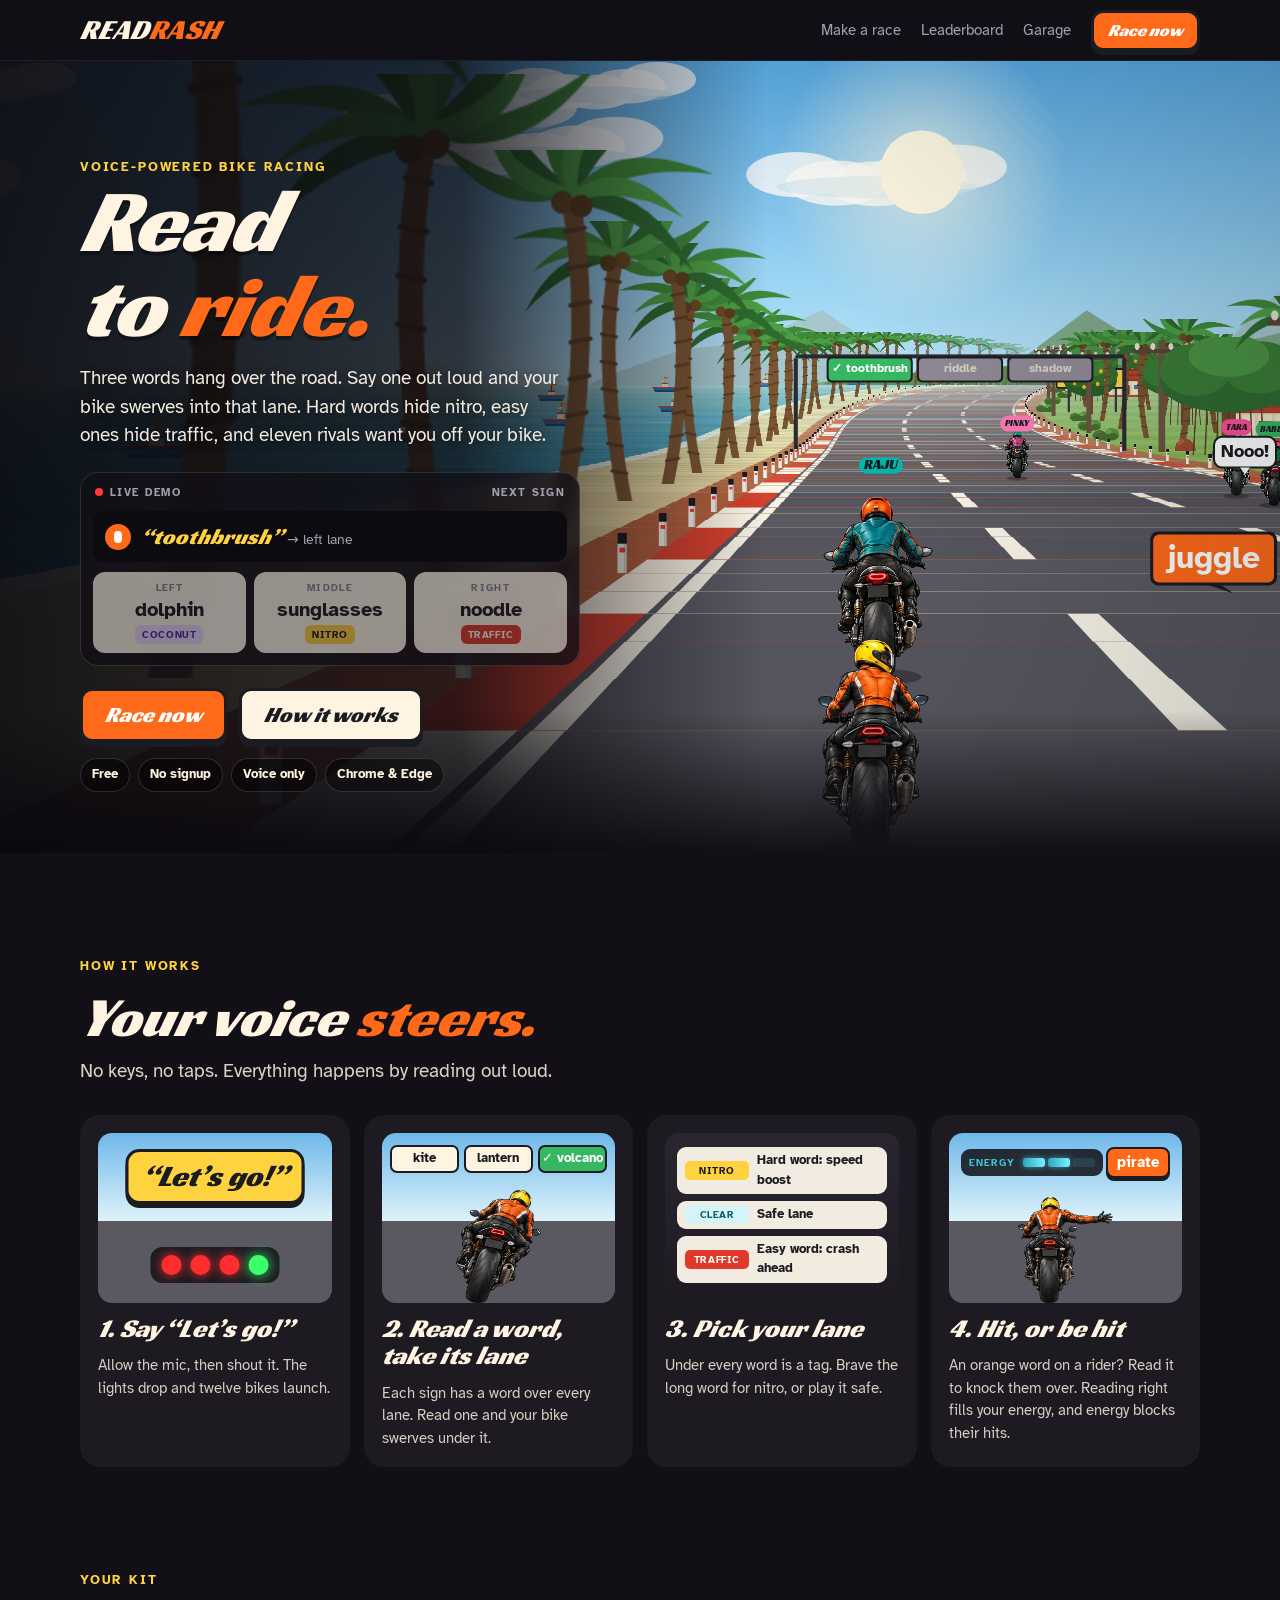
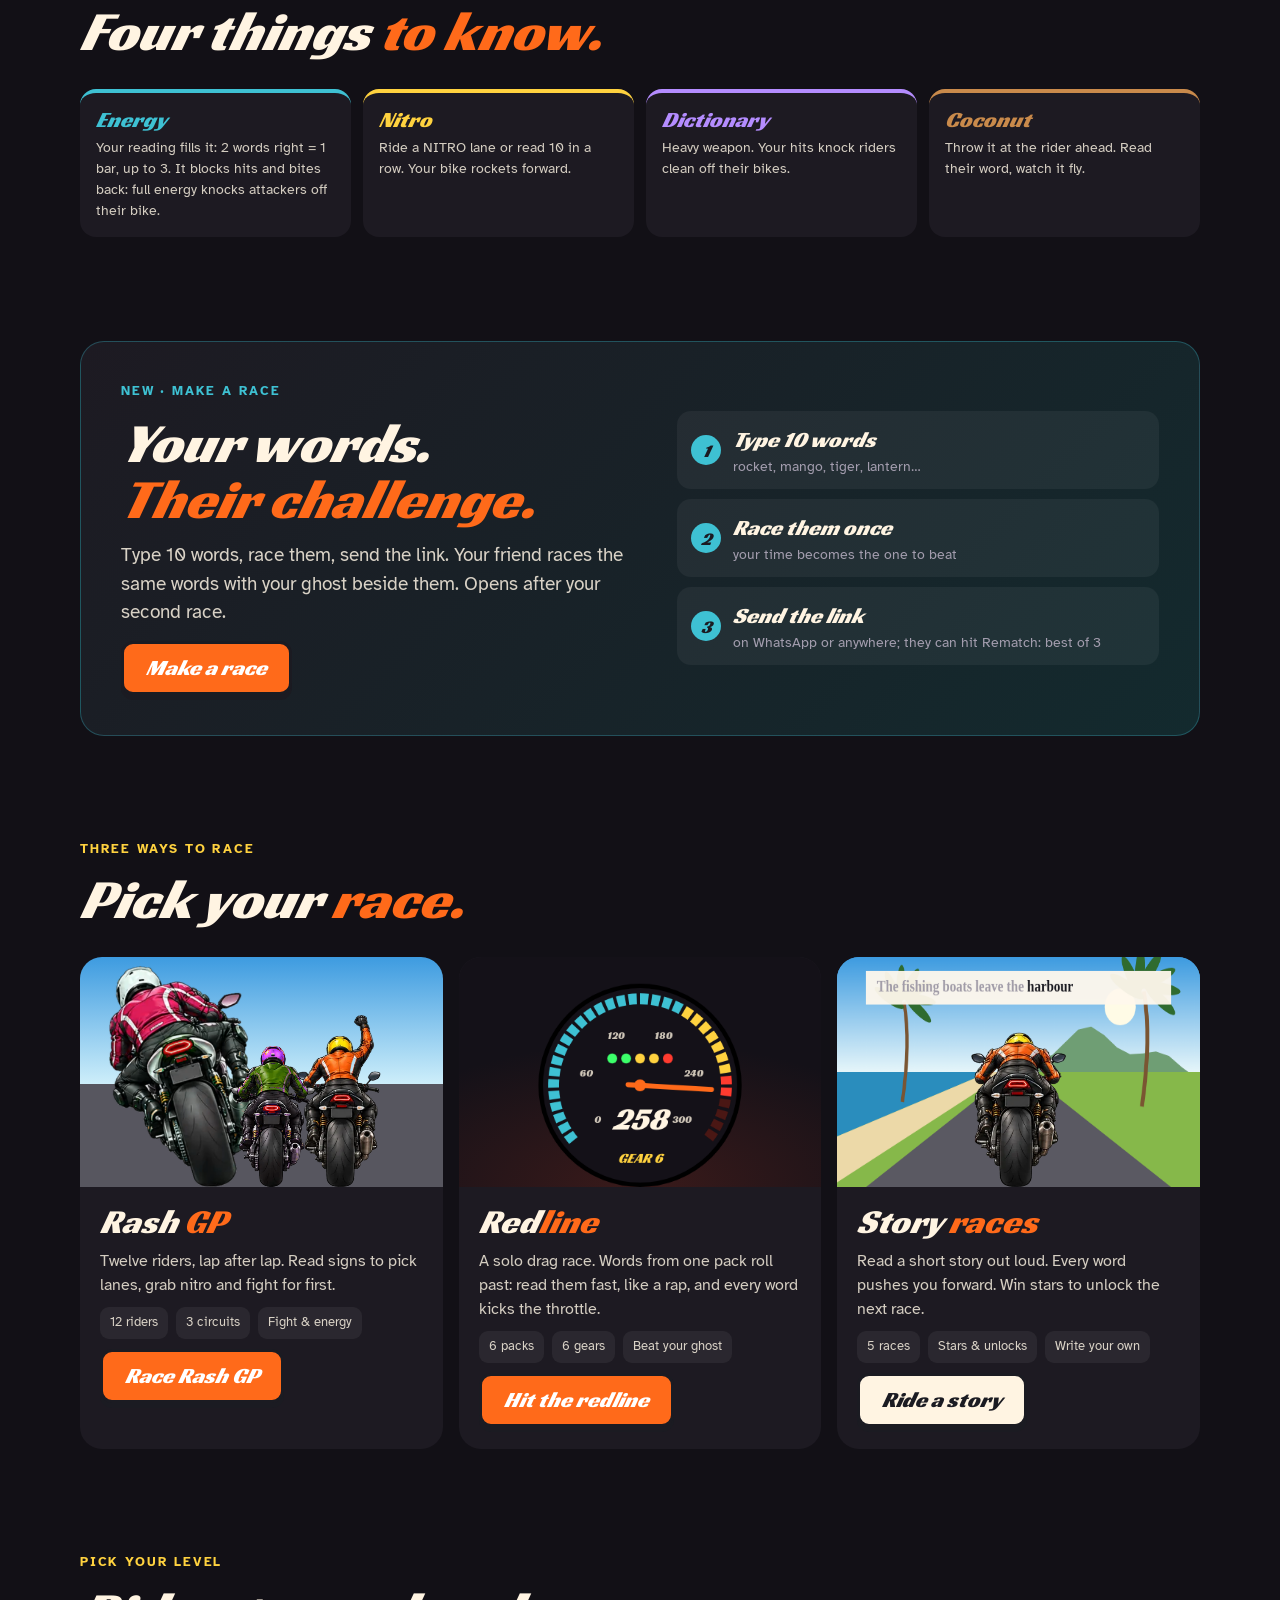
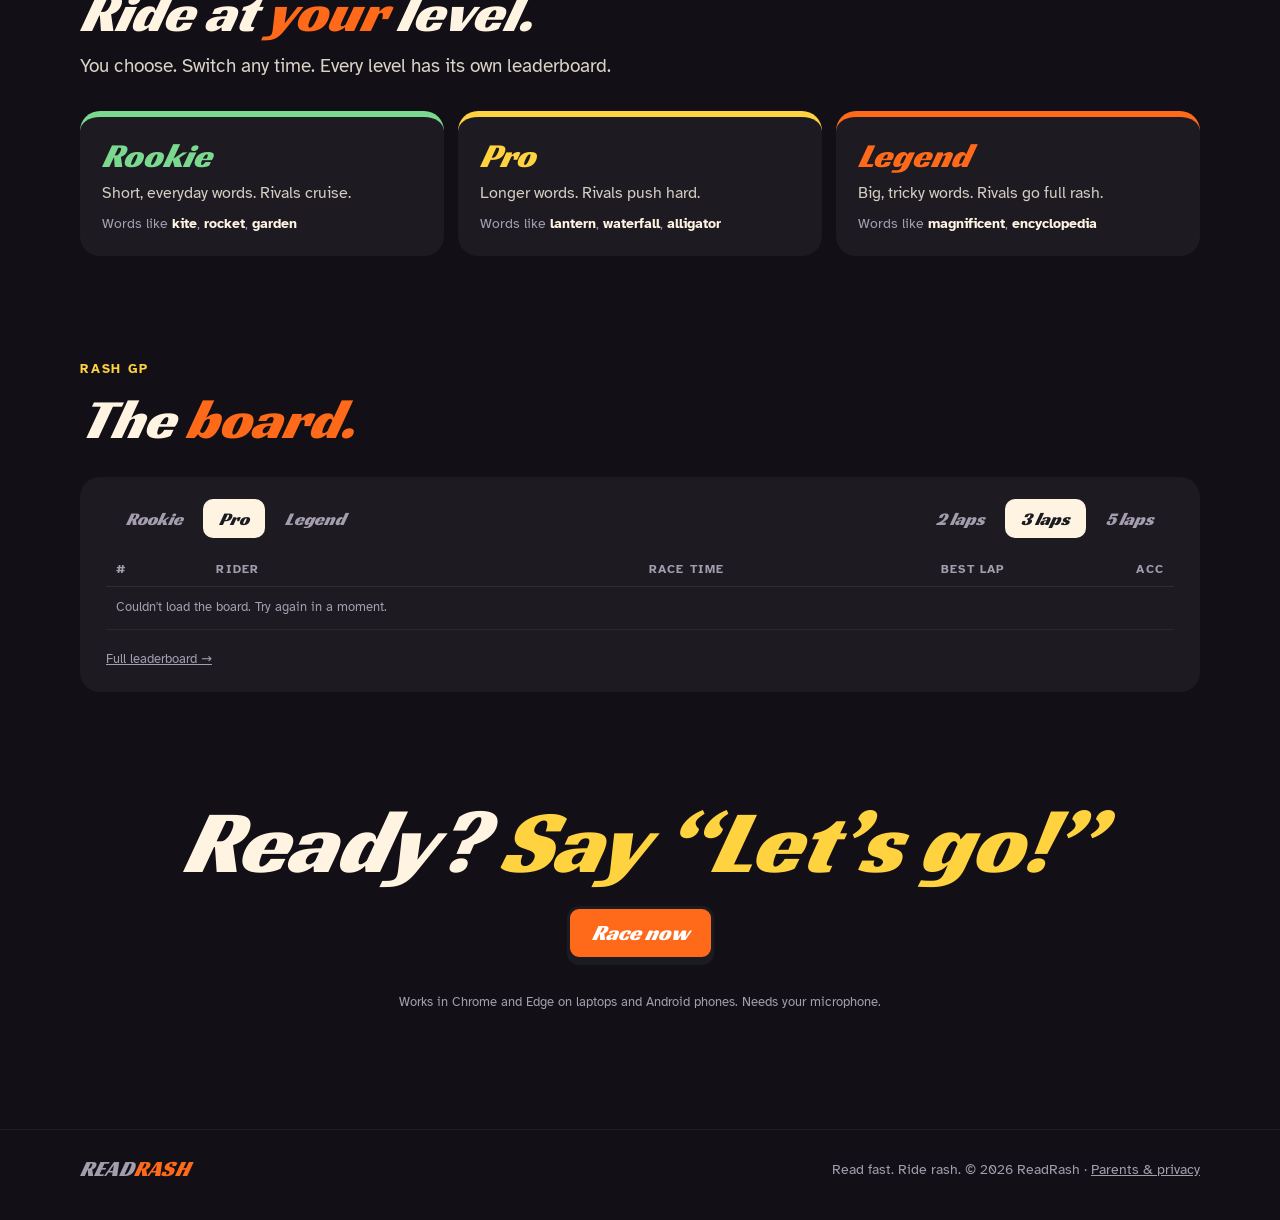
==== index.html @ 045acc94 "Drop the font preload hint (console warning; the font loads from the stylesheet anyway) Co-Authored-" ====
<!doctype html>
<html lang="en">
<head>
<meta charset="utf-8">
<meta name="viewport" content="width=device-width,initial-scale=1,viewport-fit=cover">
<title>ReadRash · Read to ride</title>
<meta name="description" content="A free bike racing game you play by reading out loud. Read the word on a sign and your bike takes that lane. Race 11 rivals. No signup.">
<link rel="canonical" href="https://readrash.com/">
<meta property="og:type" content="website">
<meta property="og:site_name" content="ReadRash">
<meta property="og:title" content="ReadRash: read to ride">
<meta property="og:description" content="A free bike racing game you play by reading out loud. Read the word on a sign and your bike takes that lane. Race 11 rivals. No signup.">
<meta property="og:url" content="https://readrash.com/">
<meta property="og:image" content="https://readrash.com/assets/og/og-home.jpg">
<meta property="og:image:width" content="1200">
<meta property="og:image:height" content="630">
<meta property="og:image:alt" content="A painted rider racing on a coastal road under word signs">
<meta name="twitter:card" content="summary_large_image">
<meta name="theme-color" content="#121016">
<link rel="icon" href="favicon.ico" sizes="any">
<link rel="icon" href="favicon.svg" type="image/svg+xml">
<link rel="apple-touch-icon" href="apple-touch-icon.png">
<meta name="claude:viewport-fit-sides" content="cover">
<link rel="stylesheet" href="assets/site.css?v=20261024z">
<style>
/* Layout: live Rash GP hero with a reading console → how it works (4 steps) → your kit → two ways to race → levels → board → closer */
.hero{position:relative;height:clamp(600px,88vh,820px);overflow:hidden;background:#3d9be0}
.hero canvas{position:absolute;inset:0;width:100%;height:100%;display:block}
.hero::after{content:"";position:absolute;inset:0;background:linear-gradient(90deg,rgba(10,9,14,.93) 0%,rgba(10,9,14,.8) 36%,rgba(10,9,14,0) 60%),linear-gradient(0deg,rgba(18,16,22,1) 0%,rgba(18,16,22,0) 18%);pointer-events:none}
.hero-copy{position:absolute;inset:0;z-index:2;display:flex;align-items:center;pointer-events:none;padding-top:36px}
.hero-copy .inner{width:100%}.hero-copy .col{max-width:500px;pointer-events:auto}
.hero h1{font-size:clamp(52px,7vw,100px);letter-spacing:-.01em;text-shadow:0 4px 0 rgba(0,0,0,.35);line-height:.95}
.hero h1 em{font-style:inherit;color:var(--heat)}
.hero .lede{margin-top:16px;color:#f1eadf;max-width:40ch;text-shadow:0 1px 8px rgba(0,0,0,.5)}
.ctas{display:flex;gap:12px;flex-wrap:wrap;margin-top:22px}
.meta{margin-top:16px;display:flex;gap:8px;flex-wrap:wrap}
.meta span{font-size:13px;font-weight:700;background:rgba(0,0,0,.45);border:1px solid rgba(255,255,255,.14);padding:6px 11px;border-radius:999px}
/* reading console: the same three words that hang over the road */
.console{margin-top:22px;background:rgba(18,16,22,.78);border:1px solid rgba(255,255,255,.12);border-radius:18px;padding:12px;backdrop-filter:blur(6px);-webkit-backdrop-filter:blur(6px)}
.console .cap{display:flex;justify-content:space-between;align-items:center;gap:8px;font-size:11px;letter-spacing:.12em;text-transform:uppercase;font-weight:700;color:var(--muted);margin:0 2px 10px}
.console .cap i{display:inline-block;width:8px;height:8px;border-radius:50%;background:#ff3b3b;margin-right:7px;animation:pulse 1s infinite}
.voice{display:flex;align-items:center;gap:10px;background:#0c0b10;border-radius:12px;padding:9px 12px;margin-bottom:10px;min-height:44px;font-size:16px}
.voice .mic{width:26px;height:26px;border-radius:50%;background:var(--heat);flex:none;position:relative;display:grid;place-items:center}
.voice .mic::before{content:"";width:8px;height:12px;border-radius:5px;background:#fff}
.voice.hot .mic{box-shadow:0 0 0 6px rgba(255,106,26,.25)}
.voice b{font-family:var(--display);font-style:italic;font-weight:400;font-size:22px;color:var(--sun)}
.voice small{color:var(--muted);font-size:14px}
.l3{display:grid;grid-template-columns:repeat(3,1fr);gap:8px}
.lc{background:var(--paper);color:var(--ink);border-radius:12px;padding:8px 6px 9px;text-align:center;display:flex;flex-direction:column;align-items:center;gap:4px;transition:transform .18s,background .18s,opacity .25s;min-width:0}
.lc small{font-size:10px;letter-spacing:.14em;font-weight:700;color:#8a8392}
.lc b{font-size:clamp(15px,1.6vw,20px);line-height:1.1;max-width:100%;overflow:hidden;text-overflow:ellipsis;white-space:nowrap}
.lc em{font-style:normal;font-size:10px;font-weight:700;letter-spacing:.06em;padding:2px 7px;border-radius:6px}
.lc.wait{opacity:.55}
.lc.pick{background:#36b862;color:#fff;transform:translateY(-3px) scale(1.04)}.lc.pick small{color:#e6ffe9}
.lc.off{opacity:.35}
.tag-n{background:var(--sun);color:var(--ink)}.tag-t{background:var(--bad);color:#fff}.tag-c{background:#d6f3f7;color:#11606b}.tag-r{background:#ffd9ec;color:#9b1d5b}.tag-w{background:#e9dcff;color:#5b23a8}
@media (max-width:760px){
  .hero{height:auto;display:flex;flex-direction:column;background:var(--asphalt)}
  .hero canvas{position:relative;height:min(62vw,330px);min-height:250px;order:2}
  .hero::after{display:none}
  .hero-copy{position:relative;order:1;padding-block:28px 18px}
  .hero-copy .col{max-width:none}
  .hero-copy .console{display:none}
  .console.m{order:3;margin:-2px 16px 0;border-radius:0 0 18px 18px}
  .col .ctas,.col .meta{display:none}
  .ctam{order:4;padding:20px 16px 34px}
}
@media (min-width:761px){.console.m,.ctam{display:none}}
.nav .btn.sm{white-space:nowrap}
section.blk{padding-block:clamp(56px,9vw,104px)}
.head{display:flex;flex-direction:column;gap:12px;margin-bottom:30px}

/* how it works */
.steps{display:grid;grid-template-columns:repeat(4,1fr);gap:14px}
.step{background:var(--asphalt-2);border-radius:20px;padding:18px;display:flex;flex-direction:column;gap:12px;min-width:0}
.step h3{font-size:26px;line-height:1.05}
.step p{margin:0;color:#d4cdc1;font-size:15px}
.vis{height:170px;border-radius:14px;background:linear-gradient(180deg,#6fb8ea,#dff3fa 52%,#5a5962 52%);position:relative;overflow:hidden}
.vis canvas{position:absolute;bottom:0;left:50%;transform:translateX(-50%);height:118px;width:auto}
.say{position:absolute;top:16px;left:50%;transform:translateX(-50%);font-family:var(--display);font-style:italic;font-size:30px;color:var(--ink);background:var(--sun);border:3px solid var(--ink);border-radius:14px;padding:2px 14px;box-shadow:0 4px 0 var(--ink);white-space:nowrap}
.lights{position:absolute;bottom:20px;left:50%;transform:translateX(-50%);display:flex;gap:9px;background:#1b1b22;padding:8px 11px;border-radius:12px}
.lights i{width:20px;height:20px;border-radius:50%;background:#ff2d2d;box-shadow:0 0 12px #ff2d2d}
.lights i:last-child{background:#3cff6a;box-shadow:0 0 14px #3cff6a}
.gant{position:absolute;top:12px;left:8px;right:8px;display:grid;grid-template-columns:repeat(3,1fr);gap:5px}
.gant span{background:#fff4e2;color:var(--ink);border:2px solid var(--ink);border-radius:7px;font-weight:700;font-size:13px;text-align:center;padding:2px 0}
.gant span.ok{background:#36b862;color:#fff}
.chips{position:absolute;inset:14px 12px auto;display:flex;flex-direction:column;gap:7px}
.chips div{display:flex;align-items:center;gap:8px;background:rgba(255,248,236,.94);color:var(--ink);border-radius:9px;padding:4px 8px;font-size:13px;font-weight:700}
.chips em{font-style:normal;font-size:10px;letter-spacing:.06em;padding:2px 6px;border-radius:5px;flex:none;min-width:64px;text-align:center}
.atk{position:absolute;top:14px;right:12px;background:var(--heat);color:#fff;font-weight:700;border:2px solid var(--ink);border-radius:8px;padding:2px 9px;font-size:15px;box-shadow:0 3px 0 var(--ink)}
.pips{position:absolute;top:16px;left:12px;display:flex;align-items:center;gap:3px;background:rgba(18,16,22,.85);padding:6px 8px;border-radius:9px;font-size:10px;font-weight:700;letter-spacing:.1em;color:var(--cool)}
.pips i{width:22px;height:9px;border-radius:3px;background:rgba(62,193,211,.15)}.pips i.on{background:linear-gradient(90deg,#2aa7c0,#7ff0ff);box-shadow:0 0 6px rgba(62,193,211,.7)}.pips b{margin-right:5px}
@media (max-width:980px){.steps{grid-template-columns:repeat(2,1fr)}}
@media (max-width:560px){.steps{grid-template-columns:1fr}}

/* kit */
.kit{display:grid;grid-template-columns:repeat(4,1fr);gap:12px}
.kit div{background:var(--asphalt-2);border-radius:16px;padding:16px;display:flex;flex-direction:column;gap:6px;border-top:4px solid var(--c)}
.kit h3{font-size:22px;color:var(--c)}.kit p{margin:0;font-size:14px;color:#d4cdc1}
@media (max-width:860px){.kit{grid-template-columns:repeat(2,1fr)}}

/* make a race band */
.makeband{display:grid;grid-template-columns:1.1fr 1fr;gap:26px;align-items:center;background:linear-gradient(135deg,#1d1a22,#132a2e);border:1px solid rgba(62,193,211,.3);border-radius:24px;padding:clamp(20px,4vw,40px)}
.makeband .c{display:flex;flex-direction:column;gap:14px;align-items:flex-start}
.mk3{list-style:none;margin:0;padding:0;display:flex;flex-direction:column;gap:10px;counter-reset:mk}
.mk3 li{counter-increment:mk;background:rgba(255,255,255,.05);border-radius:14px;padding:12px 14px 12px 56px;position:relative;display:flex;flex-direction:column}
.mk3 li::before{content:counter(mk);position:absolute;left:14px;top:50%;transform:translateY(-50%);width:30px;height:30px;border-radius:50%;background:var(--cool);color:var(--ink);font-family:var(--display);font-style:italic;display:grid;place-items:center;font-size:18px}
.mk3 b{font-family:var(--display);font-style:italic;font-weight:400;font-size:22px}.mk3 span{color:var(--muted);font-size:14px}
@media (max-width:820px){.makeband{grid-template-columns:1fr}}

/* two ways */
.ways{display:grid;grid-template-columns:1fr 1fr 1fr;gap:16px}
.way.rl .art{background:radial-gradient(120% 90% at 50% 100%,#3a1a1a,#141118 70%)}
.way{background:var(--asphalt-2);border-radius:22px;overflow:hidden;display:flex;flex-direction:column}
.way .art{height:230px;position:relative;background:linear-gradient(180deg,#3d9be0,#cdeefa 55%,#57565f 55%)}
.way .art canvas{position:absolute;bottom:0;height:100%;width:auto}
.way .wi{padding:18px 20px 22px;display:flex;flex-direction:column;gap:10px;align-items:flex-start}
.way h3{font-size:34px}.way h3 em{font-style:inherit;color:var(--heat)}
.way p{margin:0;color:#d4cdc1}
.facts{display:flex;gap:8px;flex-wrap:wrap}.facts span{background:rgba(255,255,255,.06);border-radius:9px;padding:6px 10px;font-size:13px;color:#d9d2c6}
@media (max-width:980px){.ways{grid-template-columns:1fr 1fr}.way.rl{grid-column:span 2}}
@media (max-width:820px){.ways{grid-template-columns:1fr}.way.rl{grid-column:auto}}

/* leagues */
.leagues{display:grid;grid-template-columns:repeat(3,1fr);gap:14px}
.lg{border-radius:20px;padding:22px;background:var(--asphalt-2);border-top:6px solid var(--c);display:flex;flex-direction:column;gap:8px}
.lg h3{font-size:34px;color:var(--c)}
.lg p{margin:0;color:#d4cdc1}
.lg .spd{font-size:14px;color:var(--muted)}.lg .spd b{color:var(--chalk);font-weight:700}
@media (max-width:820px){.leagues{grid-template-columns:1fr}}

/* board */
.boardwrap{background:var(--asphalt-2);border-radius:20px;padding:18px clamp(12px,3vw,26px) 22px;overflow-x:auto}
.bhead{display:flex;justify-content:space-between;align-items:center;gap:12px;flex-wrap:wrap;margin-bottom:10px}

/* closing */
.closer{text-align:center;display:flex;flex-direction:column;align-items:center;gap:20px}
.closer h2{font-size:clamp(44px,8vw,90px)}
.closer h2 em{font-style:inherit;color:var(--sun)}
</style>

<script type="application/ld+json">{"@context":"https://schema.org","@type":"VideoGame","name":"ReadRash","url":"https://readrash.com/","description":"A free bike racing game you play by reading out loud.","genre":["Racing","Word game"],"gamePlatform":"Web browser","applicationCategory":"Game","operatingSystem":"Chrome, Edge","offers":{"@type":"Offer","price":"0","priceCurrency":"INR"},"image":"https://readrash.com/assets/og/og-home.jpg"}</script>
</head>
<body>
<header class="nav gut">
  <div class="inner">
    <a class="logo" href="index.html">READ<span>RASH</span></a>
    <nav class="links" aria-label="Main">
      <a class="opt" href="make.html">Make a race</a>
      <a class="opt" href="leaderboard.html">Leaderboard</a>
      <a href="garage.html">Garage</a>
      <a class="btn sm" href="gp.html">Race now</a>
    </nav>
  </div>
</header>

<section class="hero" aria-label="ReadRash live demo race">
  <canvas id="heroCanvas" aria-hidden="true"></canvas>
  <div class="hero-copy gut">
    <div class="inner"><div class="col">
      <p class="kicker">Voice-powered bike racing</p>
      <h1>Read to <em>ride.</em></h1>
      <p class="lede">Three words hang over the road. Say one out loud and your bike swerves into that lane. Hard words hide nitro, easy ones hide traffic, and eleven rivals want you off your bike.</p>
      <div class="console d" aria-hidden="true"></div>
      <div class="ctas">
        <a class="btn" href="gp.html">Race now</a>
        <a class="btn ghost" href="#how">How it works</a>
      </div>
      <div class="meta"><span>Free</span><span>No signup</span><span>Voice only</span><span>Chrome &amp; Edge</span></div>
    </div></div>
  </div>
  <div class="console m" aria-hidden="true"></div>
  <div class="ctam">
    <div class="ctas" style="margin-top:0"><a class="btn" href="gp.html">Race now</a><a class="btn ghost" href="#how">How it works</a></div>
    <div class="meta"><span>Free</span><span>No signup</span><span>Voice only</span><span>Chrome &amp; Edge</span></div>
  </div>
</section>

<section class="blk gut" id="how">
  <div class="inner">
    <div class="head">
      <p class="kicker">How it works</p>
      <h2 class="sec-h">Your voice <em>steers.</em></h2>
      <p class="lede">No keys, no taps. Everything happens by reading out loud.</p>
    </div>
    <div class="steps">
      <article class="step">
        <div class="vis"><span class="say">“Let’s go!”</span><div class="lights"><i></i><i></i><i></i><i></i></div></div>
        <h3>1. Say “Let’s go!”</h3>
        <p>Allow the mic, then shout it. The lights drop and twelve bikes launch.</p>
      </article>
      <article class="step">
        <div class="vis"><div class="gant"><span>kite</span><span>lantern</span><span class="ok">✓ volcano</span></div><canvas id="vLean" width="300" height="240"></canvas></div>
        <h3>2. Read a word, take its lane</h3>
        <p>Each sign has a word over every lane. Read one and your bike swerves under it.</p>
      </article>
      <article class="step">
        <div class="vis" style="background:linear-gradient(180deg,#2a2630,#1d1a22)"><div class="chips">
          <div><em class="tag-n">NITRO</em>Hard word: speed boost</div>
          <div><em class="tag-c">CLEAR</em>Safe lane</div>
          <div><em class="tag-t">TRAFFIC</em>Easy word: crash ahead</div></div></div>
        <h3>3. Pick your lane</h3>
        <p>Under every word is a tag. Brave the long word for nitro, or play it safe.</p>
      </article>
      <article class="step">
        <div class="vis"><span class="pips"><b>ENERGY</b><i class="on"></i><i class="on"></i><i></i></span><span class="atk">pirate</span><canvas id="vHit" width="420" height="240"></canvas></div>
        <h3>4. Hit, or be hit</h3>
        <p>An orange word on a rider? Read it to knock them over. Reading right fills your energy, and energy blocks their hits.</p>
      </article>
    </div>
  </div>
</section>

<section class="blk gut" id="kit" style="padding-top:0">
  <div class="inner">
    <div class="head">
      <p class="kicker">Your kit</p>
      <h2 class="sec-h">Four things <em>to know.</em></h2>
    </div>
    <div class="kit">
      <div style="--c:var(--cool)"><h3>Energy</h3><p>Your reading fills it: 2 words right = 1 bar, up to 3. It blocks hits and bites back: full energy knocks attackers off their bike.</p></div>
      <div style="--c:var(--sun)"><h3>Nitro</h3><p>Ride a NITRO lane or read 10 in a row. Your bike rockets forward.</p></div>
      <div style="--c:#b48cff"><h3>Dictionary</h3><p>Heavy weapon. Your hits knock riders clean off their bikes.</p></div>
      <div style="--c:#c98a4b"><h3>Coconut</h3><p>Throw it at the rider ahead. Read their word, watch it fly.</p></div>
    </div>
  </div>
</section>

<section class="blk gut" id="make" style="padding-top:0">
  <div class="inner">
    <div class="makeband">
      <div class="c">
        <p class="kicker" style="color:var(--cool)">New · Make a race</p>
        <h2 class="sec-h">Your words. <em>Their challenge.</em></h2>
        <p class="lede">Type 10 words, race them, send the link. Your friend races the same words with your ghost beside them. Opens after your second race.</p>
        <a class="btn" href="make.html">Make a race</a>
      </div>
      <ol class="mk3">
        <li><b>Type 10 words</b><span>rocket, mango, tiger, lantern…</span></li>
        <li><b>Race them once</b><span>your time becomes the one to beat</span></li>
        <li><b>Send the link</b><span>on WhatsApp or anywhere; they can hit Rematch: best of 3</span></li>
      </ol>
    </div>
  </div>
</section>

<section class="blk gut" id="modes" style="padding-top:0">
  <div class="inner">
    <div class="head">
      <p class="kicker">Three ways to race</p>
      <h2 class="sec-h">Pick your <em>race.</em></h2>
    </div>
    <div class="ways">
      <article class="way">
        <div class="art"><canvas id="wGP1" width="300" height="400" style="left:6%"></canvas><canvas id="wGP2" width="300" height="400" style="right:10%;height:78%"></canvas><canvas id="wGP3" width="300" height="400" style="left:38%;height:64%"></canvas></div>
        <div class="wi"><h3>Rash <em>GP</em></h3>
          <p>Twelve riders, lap after lap. Read signs to pick lanes, grab nitro and fight for first.</p>
          <div class="facts"><span>12 riders</span><span>3 circuits</span><span>Fight &amp; energy</span></div>
          <a class="btn" href="gp.html">Race Rash GP</a></div>
      </article>
      <article class="way rl">
        <div class="art"><canvas id="wDial" width="360" height="300" style="left:50%;transform:translateX(-50%);height:96%"></canvas></div>
        <div class="wi"><h3>Red<em>line</em></h3>
          <p>A solo drag race. Words from one pack roll past: read them fast, like a rap, and every word kicks the throttle.</p>
          <div class="facts"><span>6 packs</span><span>6 gears</span><span>Beat your ghost</span></div>
          <a class="btn" href="redline.html">Hit the redline</a></div>
      </article>
      <article class="way">
        <div class="art"><canvas id="wStory" width="560" height="300" style="width:100%;height:100%"></canvas><canvas id="wSt1" width="300" height="400" style="left:50%;transform:translateX(-50%);height:70%"></canvas></div>
        <div class="wi"><h3>Story <em>races</em></h3>
          <p>Read a short story out loud. Every word pushes you forward. Win stars to unlock the next race.</p>
          <div class="facts"><span>5 races</span><span>Stars &amp; unlocks</span><span>Write your own</span></div>
          <a class="btn ghost" href="play.html">Ride a story</a></div>
      </article>
    </div>
  </div>
</section>

<section class="blk gut" id="leagues" style="padding-top:0">
  <div class="inner">
    <div class="head">
      <p class="kicker">Pick your level</p>
      <h2 class="sec-h">Ride at <em>your</em> level.</h2>
      <p class="lede">You choose. Switch any time. Every level has its own leaderboard.</p>
    </div>
    <div class="leagues">
      <div class="lg" style="--c:#7bd88f"><h3>Rookie</h3><p>Short, everyday words. Rivals cruise.</p><span class="spd">Words like <b>kite</b>, <b>rocket</b>, <b>garden</b></span></div>
      <div class="lg" style="--c:var(--sun)"><h3>Pro</h3><p>Longer words. Rivals push hard.</p><span class="spd">Words like <b>lantern</b>, <b>waterfall</b>, <b>alligator</b></span></div>
      <div class="lg" style="--c:var(--heat)"><h3>Legend</h3><p>Big, tricky words. Rivals go full rash.</p><span class="spd">Words like <b>magnificent</b>, <b>encyclopedia</b></span></div>
    </div>
  </div>
</section>

<section class="blk gut" id="board" style="padding-top:0">
  <div class="inner">
    <div class="head">
      <p class="kicker">Rash GP</p>
      <h2 class="sec-h">The <em>board.</em></h2>
    </div>
    <div class="boardwrap">
      <div class="bhead">
        <div class="tabs" role="tablist" aria-label="Level" id="hLg">
          <button class="tab" role="tab" data-lg="rookie" aria-selected="false">Rookie</button>
          <button class="tab" role="tab" data-lg="pro" aria-selected="true">Pro</button>
          <button class="tab" role="tab" data-lg="legend" aria-selected="false">Legend</button>
        </div>
        <div class="tabs small" role="tablist" aria-label="Laps" id="hL">
          <button class="tab" role="tab" data-l="2" aria-selected="false">2 laps</button>
          <button class="tab" role="tab" data-l="3" aria-selected="true">3 laps</button>
          <button class="tab" role="tab" data-l="5" aria-selected="false">5 laps</button>
        </div>
      </div>
      <table class="board"><thead><tr><th>#</th><th>Rider</th><th class="r">Race time</th><th class="r">Best lap</th><th class="r">Acc</th></tr></thead><tbody id="boardBody"></tbody></table>
      <p class="note" id="boardNote" style="margin:12px 0 0"></p>
      <a class="note" href="leaderboard.html" style="display:inline-block;margin-top:8px">Full leaderboard →</a>
    </div>
  </div>
</section>

<section class="blk gut" style="padding-top:0">
  <div class="inner closer">
    <h2>Ready? <em>Say “Let’s go!”</em></h2>
    <a class="btn" href="gp.html">Race now</a>
    <p class="note">Works in Chrome and Edge on laptops and Android phones. Needs your microphone.</p>
  </div>
</section>

<footer class="foot gut">
  <div class="inner"><span class="logo" style="font-size:22px">READ<span>RASH</span></span><span>Read fast. Ride rash. © 2026 ReadRash · <a href="about.html">Parents &amp; privacy</a></span></div>
</footer>

<script src="assets/game.js?v=20261024z"></script>
<script src="assets/board.js?v=20261024z"></script>
<script>
(() => {
  const RRk = window.ReadRash, $ = id => document.getElementById(id);
  const small = matchMedia("(max-width:760px)");

  /* live hero: a real Rash GP race on autopilot, paused when off-screen */
  const hero = RRk.create({ canvas: $("heroCanvas"), mode: "gp", laps: 2, attract: true, fill: true, hud: false, league: "pro", horizon: .44, cx: small.matches ? .5 : .68 });
  if ("IntersectionObserver" in window) new IntersectionObserver(es => es.forEach(e => e.isIntersecting ? hero.resume() : hero.pause())).observe($("heroCanvas"));
  document.addEventListener("visibilitychange", () => document.hidden ? hero.pause() : hero.resume());

  /* reading console: mirrors the sign coming up and lights the word the demo rider reads */
  const SIDES = ["LEFT", "MIDDLE", "RIGHT"], consoles = [...document.querySelectorAll(".console")];
  consoles.forEach(c => c.innerHTML = `<div class="cap"><span><i></i>Live demo</span><span>Next sign</span></div>
    <div class="voice"><span class="mic"></span><span class="vt"><small>Listening…</small></span></div>
    <div class="l3">${SIDES.map(s => `<div class="lc wait"><small>${s}</small><b>·</b><em class="tag-c">–</em></div>`).join("")}</div>`);
  let shownId = null, holdUntil = 0;
  const esc = t => String(t).replace(/[&<>"]/g, c => ({"&":"&amp;","<":"&lt;",">":"&gt;",'"':"&quot;"}[c]));
  function paintRow(r){ consoles.forEach(c => c.querySelectorAll(".lc").forEach((el, i) => {
    el.className = "lc" + (r.open ? "" : " wait"); el.querySelector("b").textContent = r.w[i];
    const em = el.querySelector("em"); em.className = "tag-" + r.tags[i][1]; em.textContent = r.tags[i][0]; })); }
  hero.on("read", e => { holdUntil = performance.now() + 1100;
    consoles.forEach(c => { c.querySelectorAll(".lc").forEach((el, i) => el.className = "lc " + (i === e.lane ? "pick" : "off"));
      const v = c.querySelector(".voice"); v.classList.add("hot");
      v.querySelector(".vt").innerHTML = `<b>“${esc(e.word)}”</b> <small>→ ${SIDES[e.lane].toLowerCase()} lane${e.kind === "nitro" ? " · nitro!" : ""}</small>`;
      setTimeout(() => v.classList.remove("hot"), 500); }); });
  setInterval(() => { if (performance.now() < holdUntil) return; const r = hero.row(); if (!r) return;
    const key = r.id + (r.open ? "o" : "w"); if (key !== shownId) { shownId = key; paintRow(r);
      if (r.open) consoles.forEach(c => c.querySelector(".vt").innerHTML = "<small>Reading the sign…</small>"); } }, 120);

  /* painted riders for the explainers */
  RRk.paintRider($("vLean"), "ME", 2);
  RRk.paintRider($("vHit"), "ME", 4, { fill: .9 });
  RRk.paintRider($("wGP1"), "TARA", 3); RRk.paintRider($("wGP2"), "ME", 12); RRk.paintRider($("wGP3"), "GUDDU", 0);
  RRk.paintRider($("wSt1"), "ME", 1);
  (document.fonts ? document.fonts.ready : Promise.resolve()).then(() => (function dial(c) { // a still of the Redline speedometer, needle near the red
    const g = c.getContext("2d"), cx = c.width / 2, cy = c.height * .54, R = c.height * .45, a0 = Math.PI * .78, sw = Math.PI * 1.44, A = t => a0 + sw * t;
    g.fillStyle = "#141118"; g.beginPath(); g.arc(cx, cy, R, 0, 7); g.fill(); g.strokeStyle = "#000"; g.lineWidth = 6; g.stroke();
    for (let i = 0; i < 34; i++) { const t = i / 34; g.strokeStyle = t < .86 ? (t >= .82 ? "#ff3b2f" : t > .6 ? "#ffd23f" : "#3ec1d3") : "#4a1714"; g.lineWidth = R * .11; g.beginPath(); g.arc(cx, cy, R * .87, A(t), A((i + .72) / 34)); g.stroke(); }
    g.textAlign = "center"; g.textBaseline = "middle"; g.font = `${Math.round(R * .1)}px 'Racing Sans One',sans-serif`;
    for (let s = 0; s <= 300; s += 60) { const a = A(s / 300); g.fillStyle = "#cfc6b8"; g.fillText(s, cx + Math.cos(a) * R * .55, cy + Math.sin(a) * R * .55); }
    const na = A(.86); g.strokeStyle = "#ff6a1a"; g.lineWidth = R * .05; g.lineCap = "round"; g.beginPath(); g.moveTo(cx - Math.cos(na) * R * .12, cy - Math.sin(na) * R * .12); g.lineTo(cx + Math.cos(na) * R * .72, cy + Math.sin(na) * R * .72); g.stroke();
    g.fillStyle = "#ff6a1a"; g.beginPath(); g.arc(cx, cy, R * .06, 0, 7); g.fill();
    g.fillStyle = "#fff4e2"; g.font = `italic ${Math.round(R * .32)}px 'Racing Sans One',sans-serif`; g.fillText("258", cx, cy + R * .36);
    g.fillStyle = "#ffd23f"; g.font = `italic ${Math.round(R * .14)}px 'Racing Sans One',sans-serif`; g.fillText("GEAR 6", cx, cy + R * .74);
    ["#3cff6a", "#3cff6a", "#ffd23f", "#ffd23f", "#ff3b2f"].forEach((col, i) => { g.fillStyle = col; g.beginPath(); g.arc(cx + (i - 2) * R * .14, cy - R * .27, R * .05, 0, 7); g.fill(); });
  })($("wDial")));
  (function postcard(c) {
    const g = c.getContext("2d"), W = c.width, H = c.height, HY = H * .5;
    const sg = g.createLinearGradient(0, 0, 0, HY); sg.addColorStop(0, "#3d9be0"); sg.addColorStop(1, "#e6f6fa"); g.fillStyle = sg; g.fillRect(0, 0, W, HY);
    g.fillStyle = "#fffbe6"; g.beginPath(); g.arc(W * .78, HY * .3 + 20, 24, 0, 7); g.fill();
    g.fillStyle = "#6f9e74"; g.beginPath(); g.moveTo(W * .45, HY); for (let x = W * .45; x <= W; x += 20) g.lineTo(x, HY - 26 - Math.sin(x * .02) * 22 - Math.sin(x * .053) * 12); g.lineTo(W, HY); g.fill();
    g.fillStyle = "#86b84a"; g.fillRect(0, HY, W, H - HY);
    g.fillStyle = "#2a8dbd"; g.beginPath(); g.moveTo(0, HY); g.lineTo(W * .42, HY); g.lineTo(0, H * .78); g.fill();
    g.fillStyle = "#ecd9a8"; g.beginPath(); g.moveTo(W * .42, HY); g.lineTo(W * .47, HY); g.lineTo(0, H * .98); g.lineTo(0, H * .78); g.fill();
    g.fillStyle = "#5a5962"; g.beginPath(); g.moveTo(W * .48, HY); g.lineTo(W * .52, HY); g.lineTo(W * .92, H); g.lineTo(W * .08, H); g.fill();
    g.fillStyle = "#f7f2e6"; for (let k = 0; k < 6; k++) { const t = k / 6, y = HY + (H - HY) * t * t; g.fillRect(W * .5 - (2 + t * 6) / 2, y, 2 + t * 6, 6 + t * 26); }
    const palm = (x, s) => { g.strokeStyle = "#7a5532"; g.lineWidth = 4 * s; g.beginPath(); g.moveTo(x, HY + 30 * s); g.quadraticCurveTo(x + 10 * s, HY - 30 * s, x + 2 * s, HY - 70 * s); g.stroke(); g.fillStyle = "#2f6b2f"; for (let a = -2.9; a < .6; a += .55) { g.save(); g.translate(x + 2 * s, HY - 70 * s); g.rotate(a); g.beginPath(); g.ellipse(18 * s, 0, 20 * s, 5 * s, .3, 0, 7); g.fill(); g.restore(); } };
    palm(W * .18, 1.3); palm(W * .84, 1.5);
    g.fillStyle = "rgba(255,248,236,.95)"; g.fillRect(W * .08, 18, W * .84, 44); g.fillStyle = "#1b1b22"; g.font = "bold 20px Verdana"; g.textAlign = "left"; g.textBaseline = "middle";
    g.fillStyle = "#a19ca8"; g.fillText("The fishing boats leave the", W * .11, 40); g.fillStyle = "#1b1b22"; g.fillText("harbour", W * .11 + g.measureText("The fishing boats leave the ").width, 40);
  })($("wStory"));

  /* Rash GP board preview */
  Board.mountGP({ body: $("boardBody"), note: $("boardNote"), lgTabs: document.querySelectorAll("#hLg .tab"), lapTabs: document.querySelectorAll("#hL .tab"), league: "pro", laps: 3, period: "today", limit: 8 });
})();
</script>
</body>
</html>
---- assets/site.css ----
/* ReadRash — one deliberate visual world: night-asphalt UI around a sunny Konkan road. */
/* fonts are self-hosted (SIL Open Font License): fast, and no third-party requests */
@font-face{font-family:'Racing Sans One';src:url(fonts/racing-sans-one.woff2) format('woff2');font-weight:400;font-style:normal;font-display:swap}
@font-face{font-family:'Atkinson Hyperlegible';src:url(fonts/atkinson-400.woff2) format('woff2');font-weight:400;font-style:normal;font-display:swap}
@font-face{font-family:'Atkinson Hyperlegible';src:url(fonts/atkinson-700.woff2) format('woff2');font-weight:700;font-style:normal;font-display:swap}
:root{
  --asphalt:#121016;
  --asphalt-2:#1d1a22;
  --asphalt-3:#2a2630;
  --heat:#ff6a1a;
  --sun:#ffd23f;
  --sea:#2a8dbd;
  --chalk:#fff4e2;
  --paper:#fff8ec;
  --ink:#1b1b22;
  --bad:#e0392b;
  --cool:#3ec1d3;
  --muted:#a39dae;
  --display:'Racing Sans One','Arial Black',Impact,sans-serif;
  --read:'Atkinson Hyperlegible',Verdana,system-ui,sans-serif;
  color-scheme:dark;
}
*,*::before,*::after{box-sizing:border-box}
[hidden]{display:none!important}
html{scroll-behavior:smooth}
body{margin:0;background:var(--asphalt);color:var(--chalk);font-family:var(--read);font-size:16px;line-height:1.5;-webkit-font-smoothing:antialiased;overflow-x:hidden}
a{color:inherit}
img,canvas{max-width:100%}
.gut{padding-left:max(16px,env(safe-area-inset-left,0px));padding-right:max(16px,env(safe-area-inset-right,0px))}
.inner{max-width:1120px;margin:0 auto}

/* nav */
.nav{position:sticky;top:env(safe-area-inset-top,0px);z-index:20;background:rgba(18,16,22,.82);backdrop-filter:blur(10px);-webkit-backdrop-filter:blur(10px);border-bottom:1px solid rgba(255,255,255,.06)}
body::before{content:"";position:fixed;inset:0 0 auto;height:env(safe-area-inset-top,0px);z-index:21;background:var(--asphalt)}
.nav .inner{display:flex;align-items:center;justify-content:space-between;gap:12px;height:60px}
.logo{font-family:var(--display);font-style:italic;font-size:28px;line-height:1;text-decoration:none;letter-spacing:.01em;white-space:nowrap}
.logo span{color:var(--heat)}
.links{display:flex;align-items:center;gap:20px;font-size:15px}
.links a{text-decoration:none;color:var(--muted)}
.links a:hover,.links a[aria-current="page"]{color:var(--chalk)}
.links a.btn{color:#fff}
@media (max-width:640px){.links a.opt{display:none}.links{gap:14px}}

/* buttons */
.btn{display:inline-flex;align-items:center;justify-content:center;gap:8px;font-family:var(--display);font-style:italic;font-size:22px;line-height:1;cursor:pointer;
  border:3px solid var(--ink);background:var(--heat);color:#fff;border-radius:12px;padding:13px 22px;box-shadow:0 5px 0 var(--ink);text-decoration:none;transition:transform .08s}
.btn:hover{transform:translateY(-1px)}
.btn:active{transform:translateY(3px);box-shadow:0 2px 0 var(--ink)}
.btn.sm{font-size:17px;padding:9px 14px;box-shadow:0 4px 0 var(--ink)}
.btn.ghost{background:var(--chalk);color:var(--ink)}
.btn.dark{background:var(--asphalt-3);color:var(--chalk);border-color:#000}
.btn[disabled]{opacity:.5;cursor:not-allowed}
:focus-visible{outline:3px solid var(--sun);outline-offset:3px;border-radius:6px}

/* type */
.kicker{font-size:13px;letter-spacing:.14em;text-transform:uppercase;font-weight:700;color:var(--sun);margin:0}
h1,h2,h3{font-family:var(--display);font-weight:400;font-style:italic;line-height:1;margin:0;text-wrap:balance}
.sec-h{font-size:clamp(34px,6vw,56px)}
.sec-h em{font-style:inherit;color:var(--heat)}
.lede{font-size:clamp(16px,2vw,19px);color:#d9d2c6;max-width:58ch;margin:0}

/* chips */
.chip{background:var(--asphalt-2);border-radius:999px;padding:5px 12px;color:var(--chalk);display:inline-flex;align-items:center;gap:6px;font-variant-numeric:tabular-nums;border:none;font:inherit;font-size:13px}
button.chip{cursor:pointer}
.dot{width:8px;height:8px;border-radius:50%;background:var(--muted)}
.dot.on{background:#ff4d4d;animation:pulse 1s infinite}
@keyframes pulse{50%{opacity:.35}}

/* league tabs (shared) */
.tabs{display:inline-flex;background:var(--asphalt-2);border-radius:14px;padding:4px;gap:4px;flex-wrap:wrap}
.tab{font-family:var(--display);font-style:italic;font-size:18px;border:none;background:transparent;color:var(--muted);padding:8px 16px;border-radius:10px;cursor:pointer}
.tab[aria-selected="true"]{background:var(--chalk);color:var(--ink)}

/* leaderboard table (shared) */
.board{width:100%;border-collapse:collapse;font-variant-numeric:tabular-nums}
.board th{font-size:12px;letter-spacing:.1em;text-transform:uppercase;color:var(--muted);text-align:left;font-weight:700;padding:8px 10px;border-bottom:1px solid rgba(255,255,255,.08)}
.board td{padding:11px 10px;border-bottom:1px solid rgba(255,255,255,.06)}
.board td.r{text-align:right}.board th.r{text-align:right}
.board .rk{font-family:var(--display);font-style:italic;font-size:20px;width:46px}
.board tr:nth-child(1) .rk{color:var(--sun)}
.board tr:nth-child(2) .rk{color:#d8dde4}
.board tr:nth-child(3) .rk{color:#e09a5c}
.board .nm{font-weight:700}
.board tr.me td{background:rgba(255,106,26,.14)}
.board .sc{font-family:var(--display);font-size:20px;color:var(--chalk)}
.note{font-size:13px;color:var(--muted)}
.tag{display:inline-block;font-size:11px;letter-spacing:.08em;text-transform:uppercase;font-weight:700;padding:3px 8px;border-radius:6px;background:var(--asphalt-3);color:var(--muted)}

/* footer */
.foot{border-top:1px solid rgba(255,255,255,.06);padding-block:28px 40px;color:var(--muted);font-size:14px}
.foot .inner{display:flex;justify-content:space-between;gap:16px;flex-wrap:wrap;align-items:center}

@media (prefers-reduced-motion:reduce){html{scroll-behavior:auto}.dot.on{animation:none}}
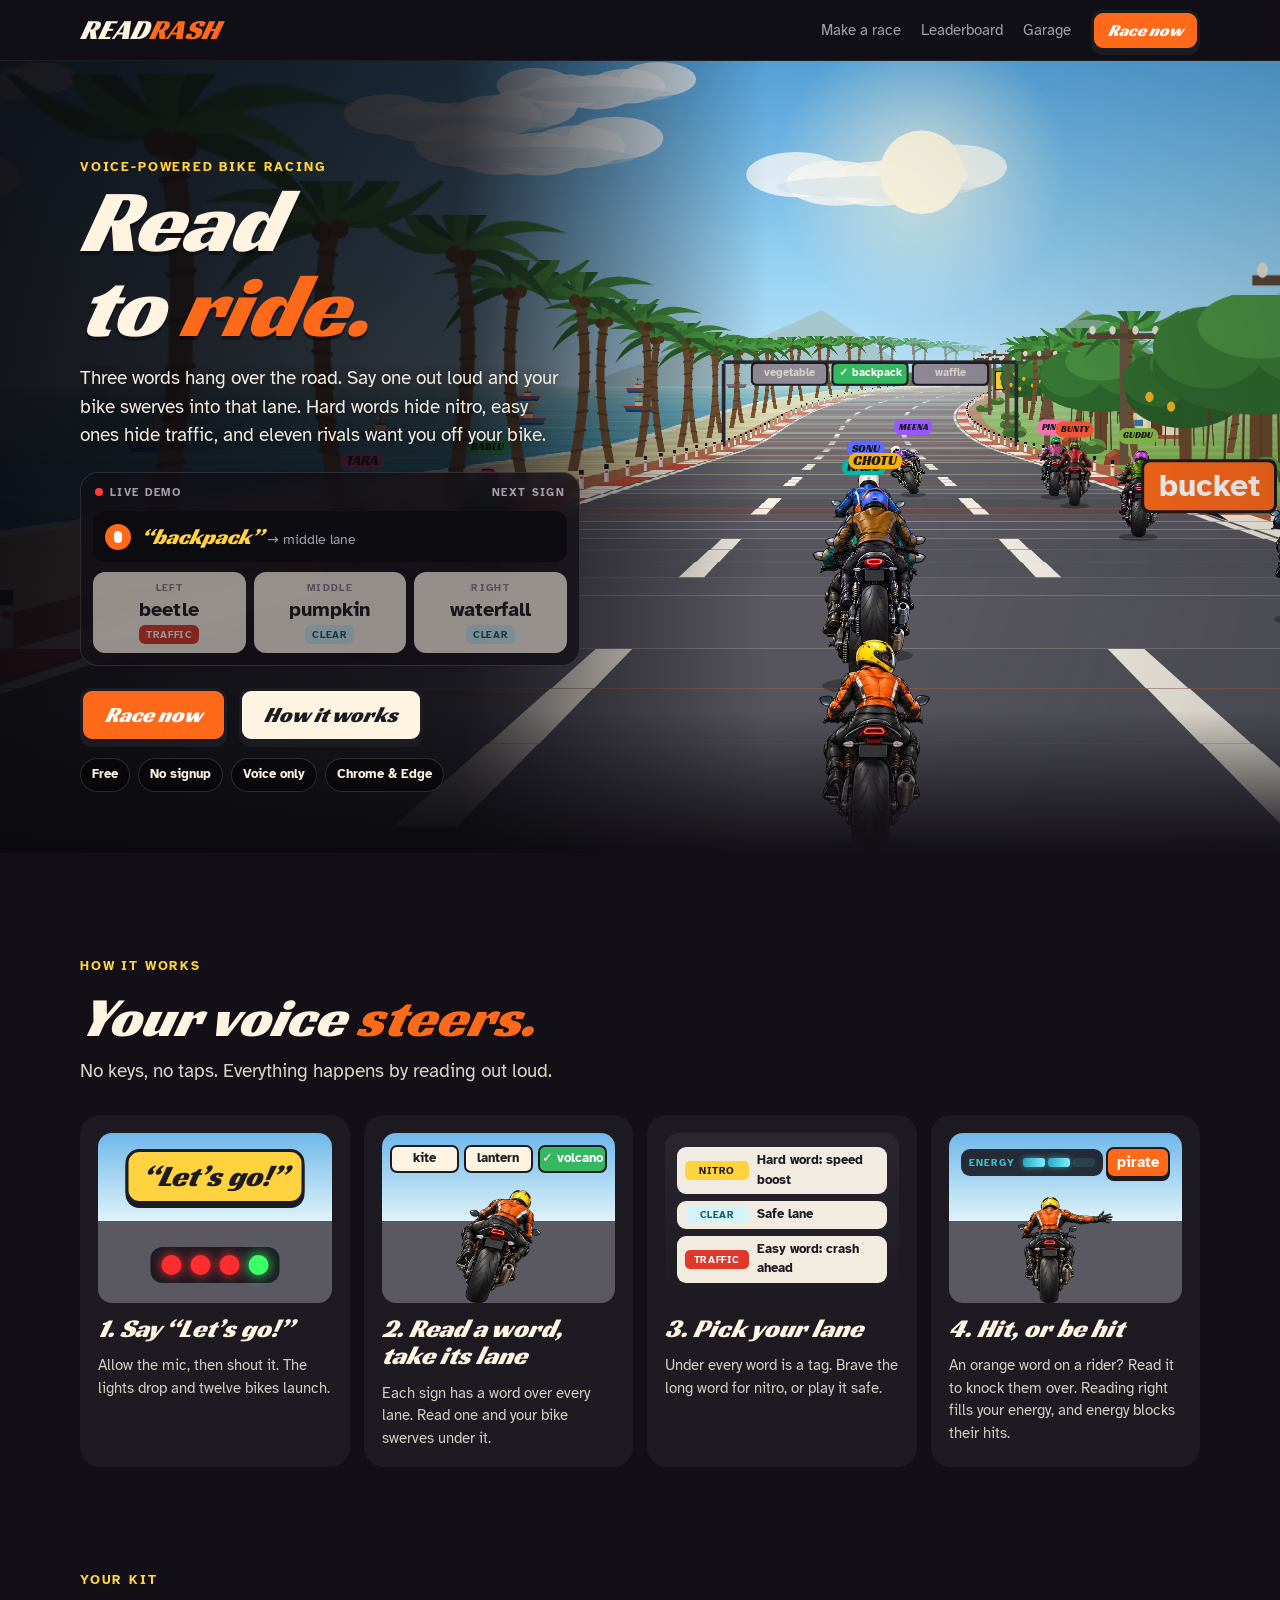
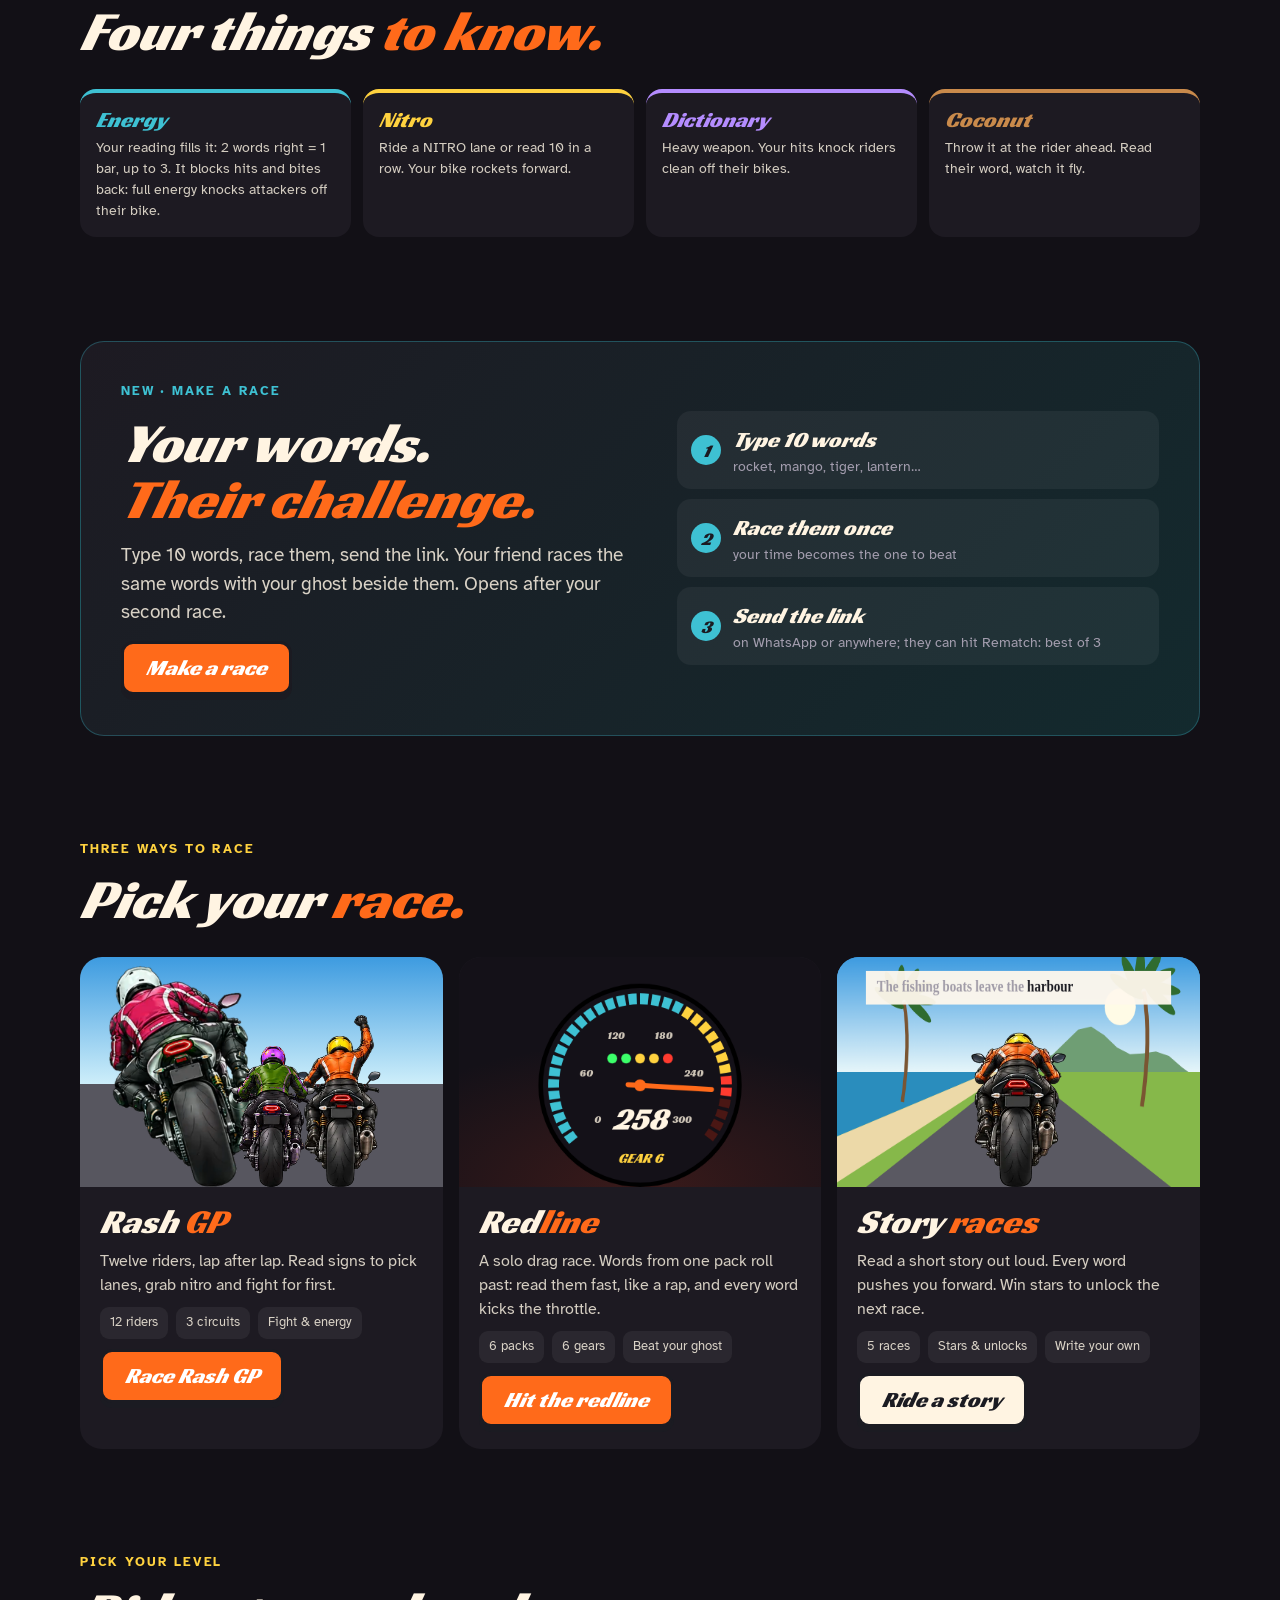
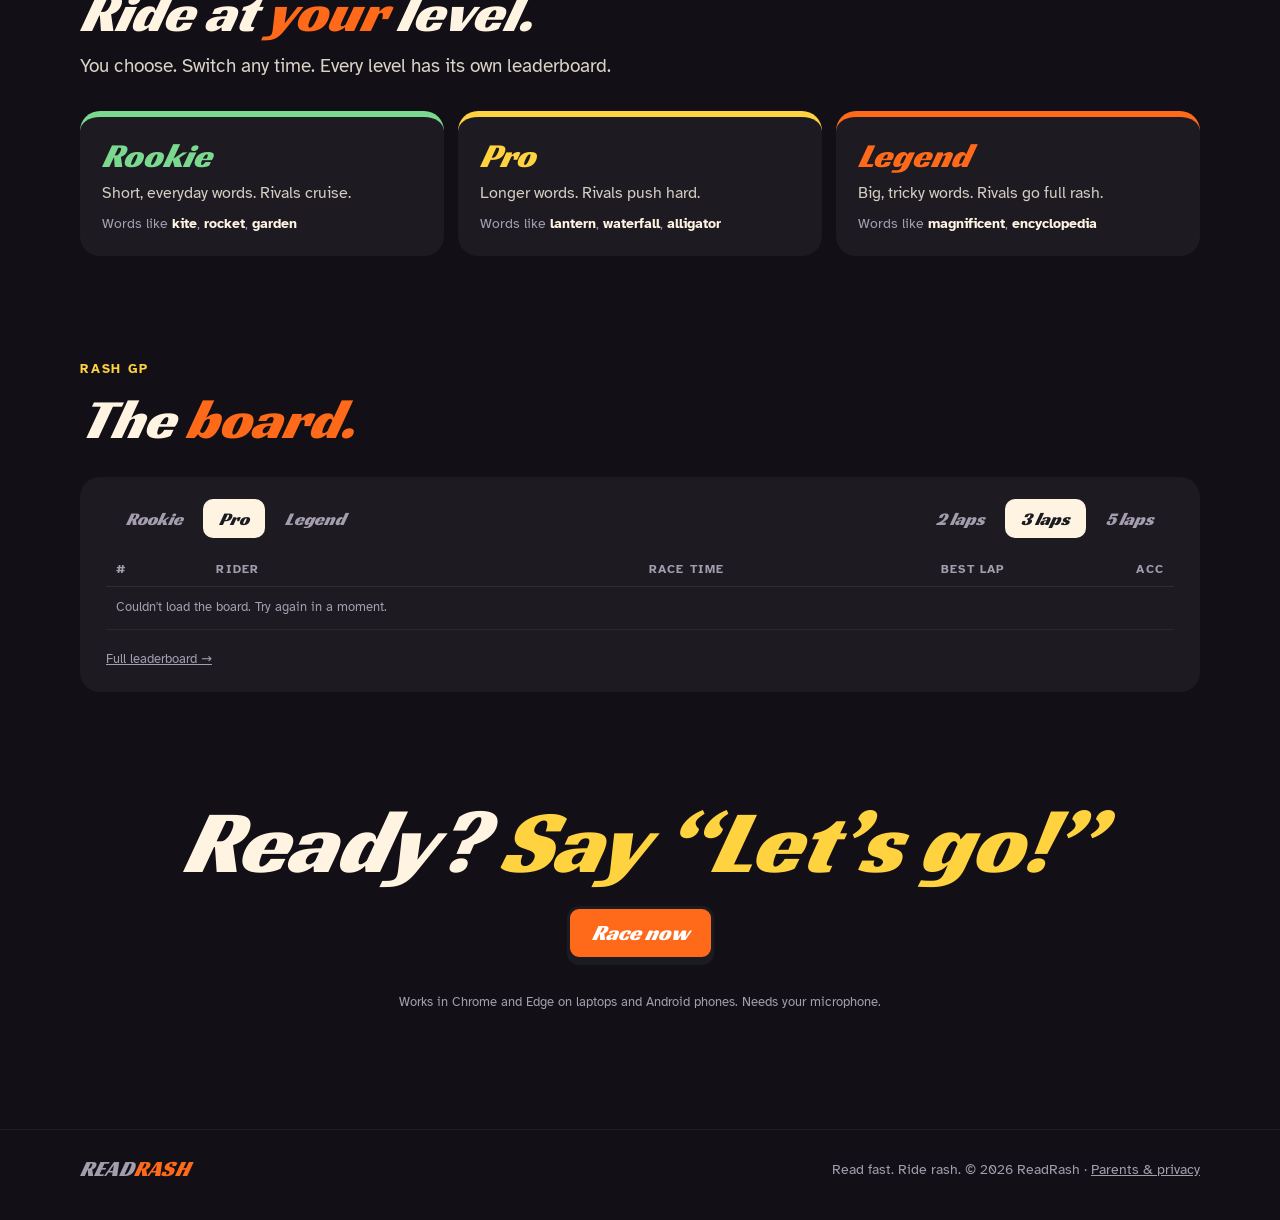
==== commit 0f2ee506: "Bump asset versions so browsers fetch today's game code Co-Authored-By: Claude Opus 5.5 <noreply@ant" ====
--- a/index.html
+++ b/index.html
@@ -21,7 +21,7 @@
 <link rel="icon" href="favicon.svg" type="image/svg+xml">
 <link rel="apple-touch-icon" href="apple-touch-icon.png">
 <meta name="claude:viewport-fit-sides" content="cover">
-<link rel="stylesheet" href="assets/site.css?v=20261024z">
+<link rel="stylesheet" href="assets/site.css?v=20261025a">
 <style>
 /* Layout: live Rash GP hero with a reading console → how it works (4 steps) → your kit → two ways to race → levels → board → closer */
 .hero{position:relative;height:clamp(600px,88vh,820px);overflow:hidden;background:#3d9be0}
@@ -329,8 +329,8 @@
   <div class="inner"><span class="logo" style="font-size:22px">READ<span>RASH</span></span><span>Read fast. Ride rash. © 2026 ReadRash · <a href="about.html">Parents &amp; privacy</a></span></div>
 </footer>
 
-<script src="assets/game.js?v=20261024z"></script>
-<script src="assets/board.js?v=20261024z"></script>
+<script src="assets/game.js?v=20261025a"></script>
+<script src="assets/board.js?v=20261025a"></script>
 <script>
 (() => {
   const RRk = window.ReadRash, $ = id => document.getElementById(id);
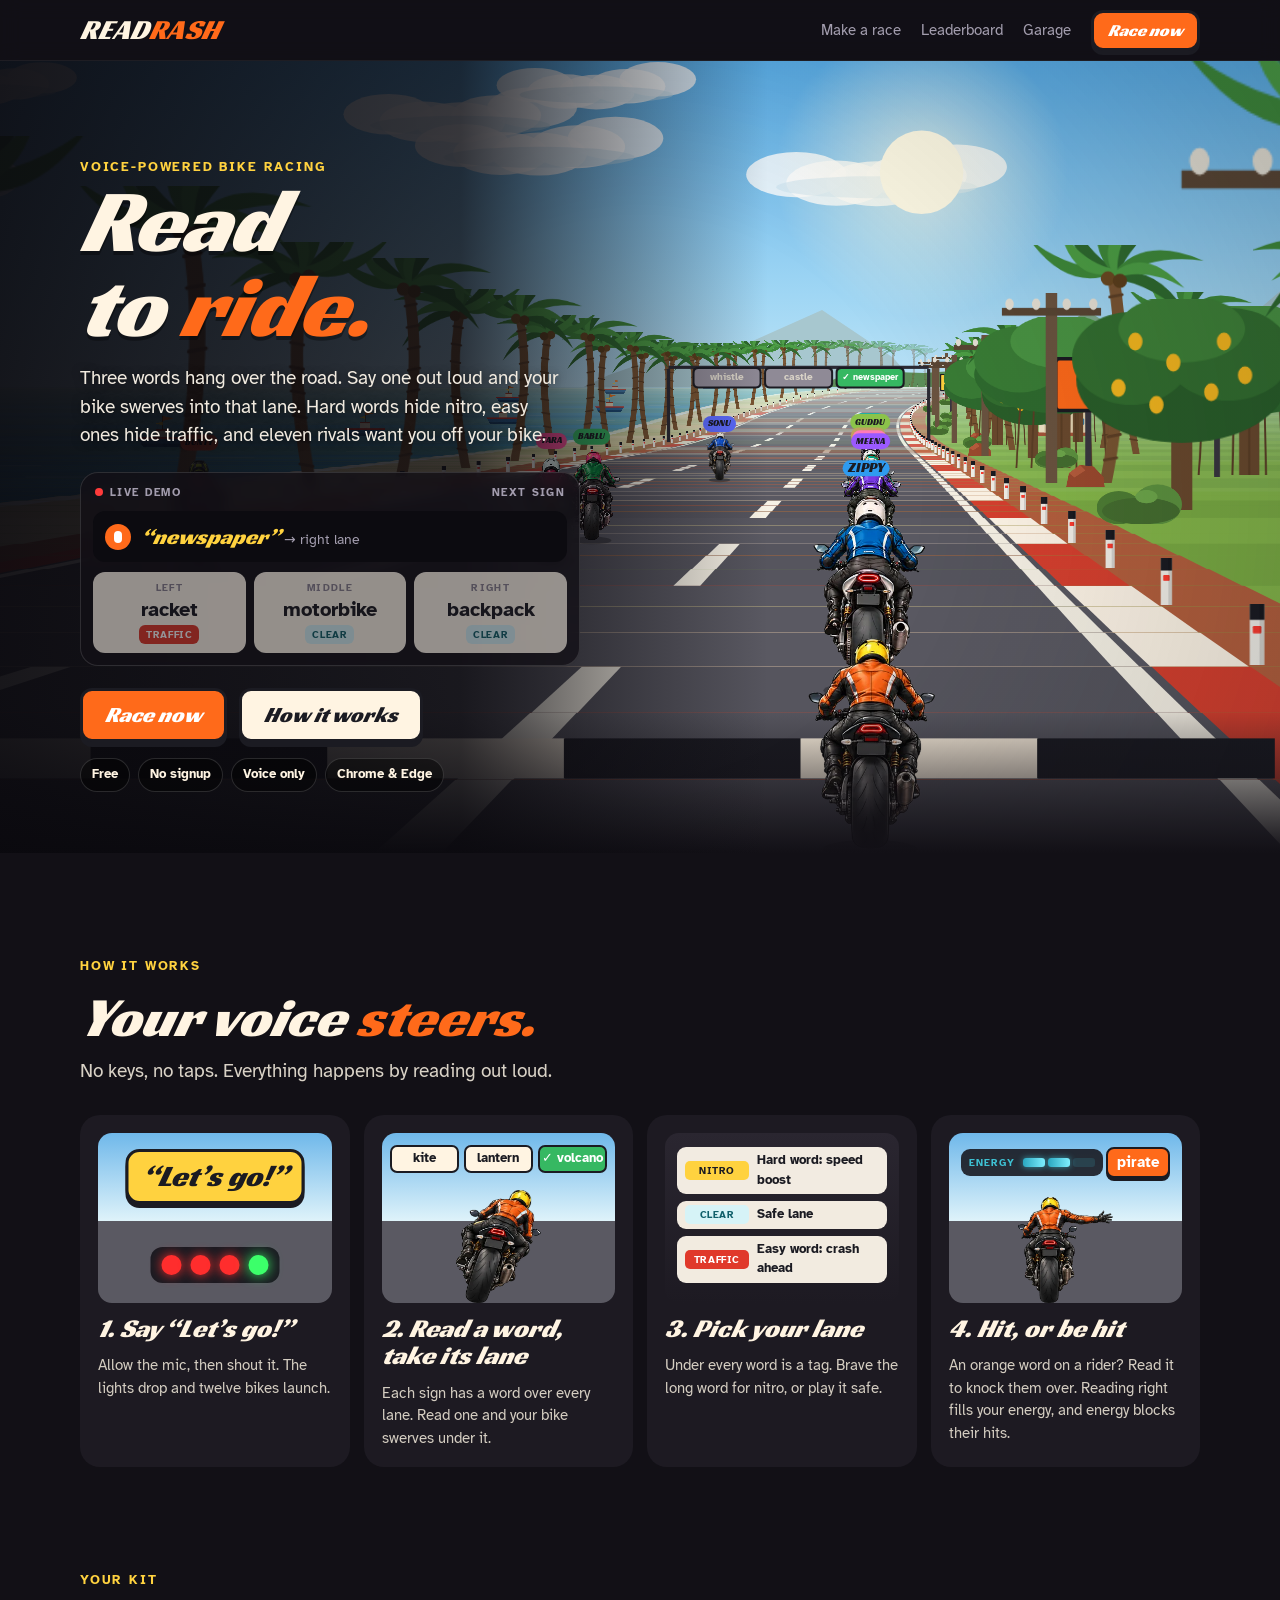
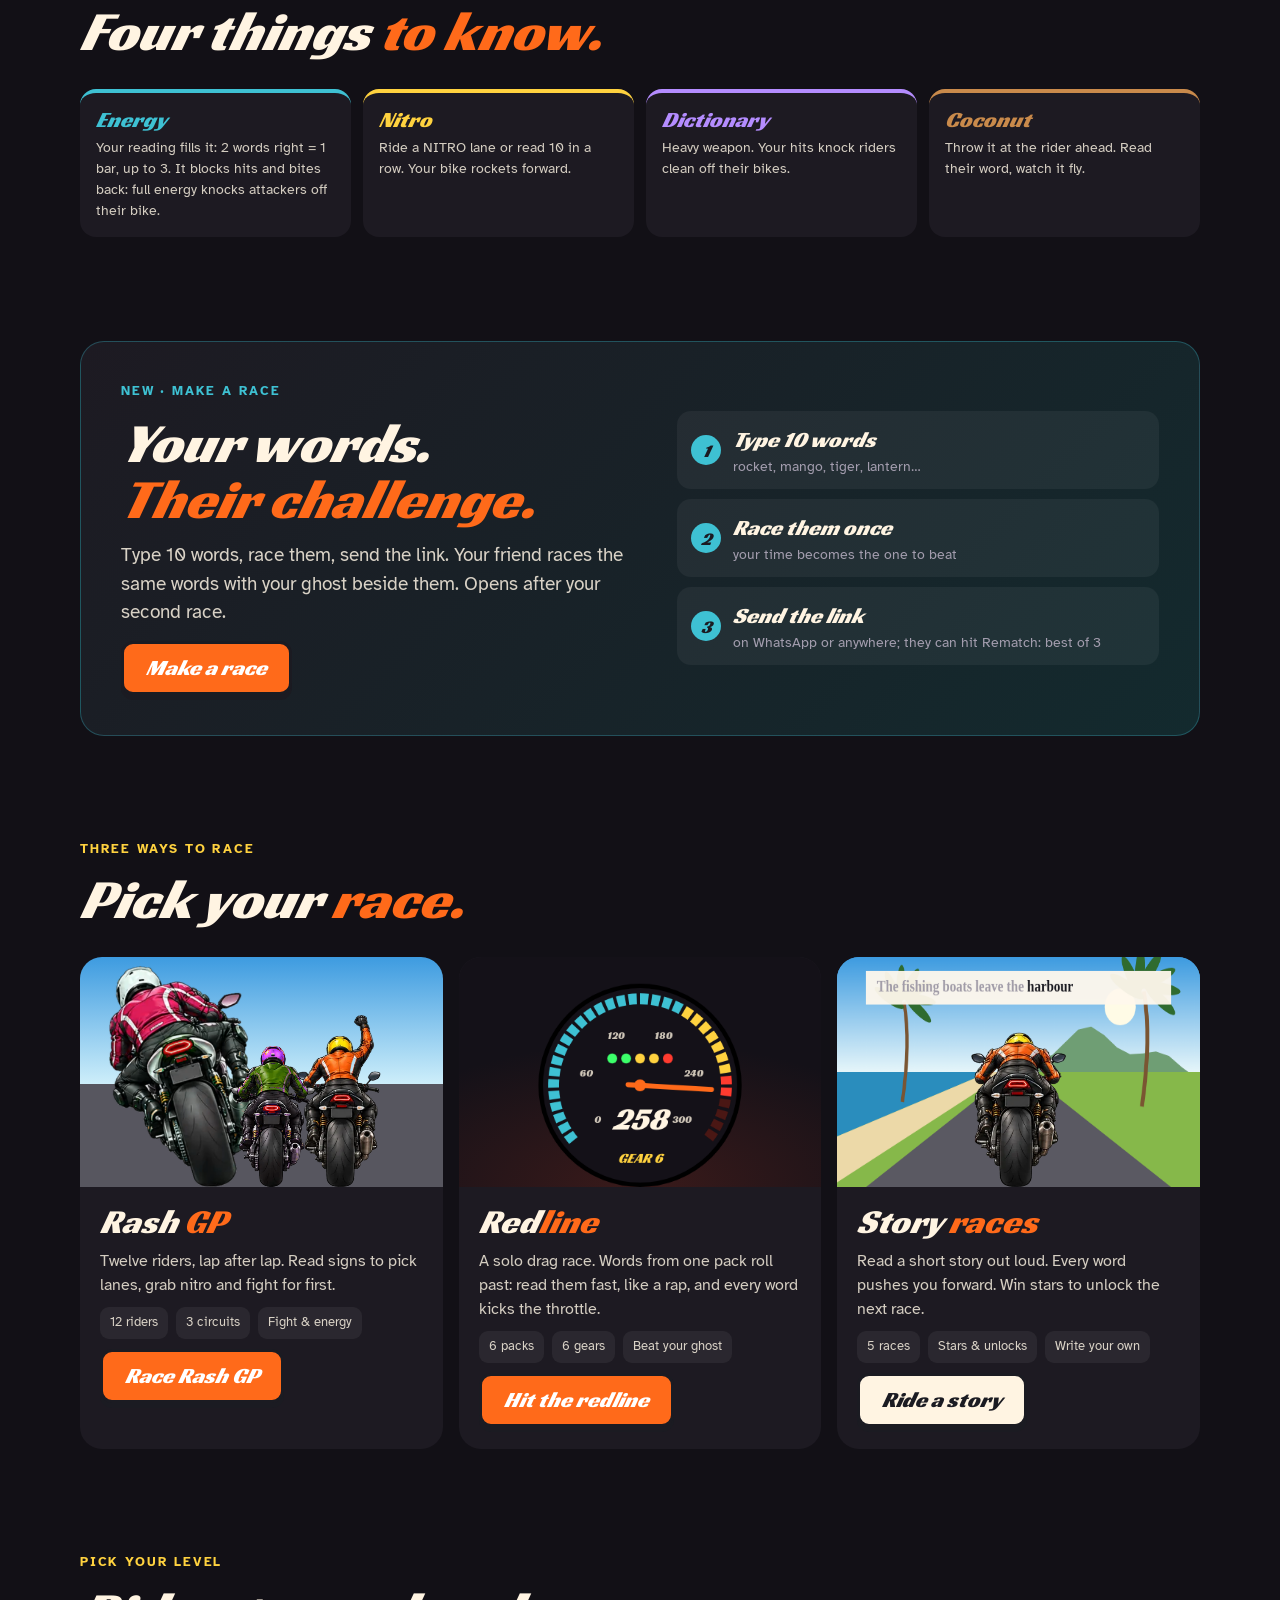
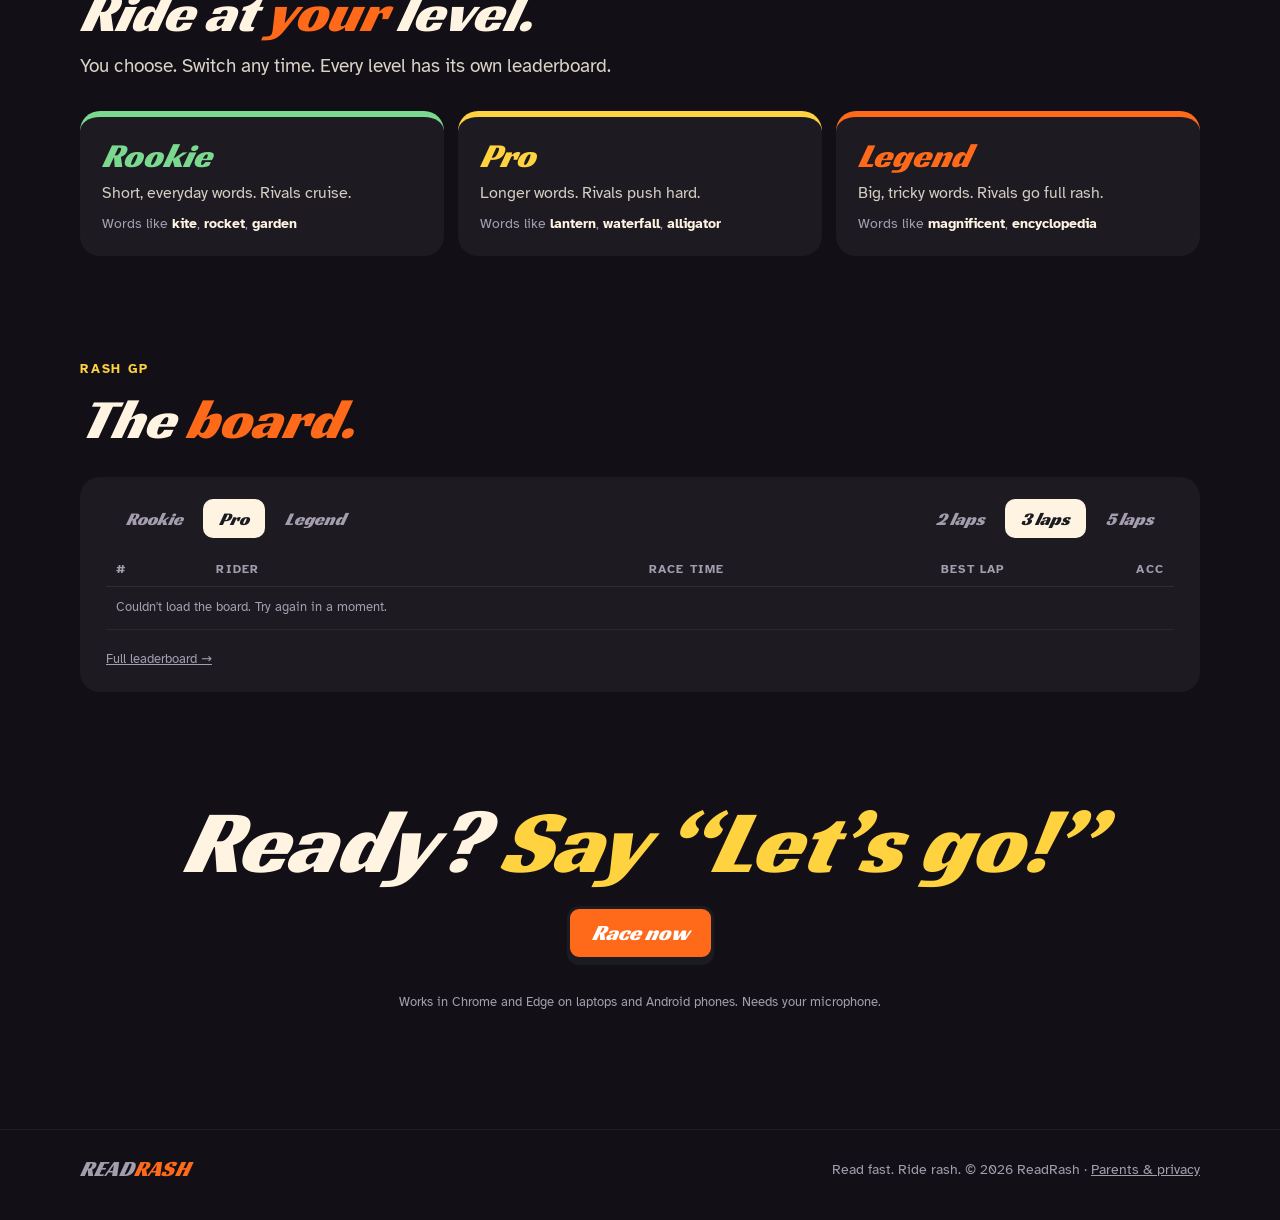
==== commit ad963b8f: "Fix the missing bike in Redline after a reload; the race loop can no longer freeze - Cause: on a rel" ====
--- a/index.html
+++ b/index.html
@@ -21,7 +21,7 @@
 <link rel="icon" href="favicon.svg" type="image/svg+xml">
 <link rel="apple-touch-icon" href="apple-touch-icon.png">
 <meta name="claude:viewport-fit-sides" content="cover">
-<link rel="stylesheet" href="assets/site.css?v=20261025a">
+<link rel="stylesheet" href="assets/site.css?v=20261025b">
 <style>
 /* Layout: live Rash GP hero with a reading console → how it works (4 steps) → your kit → two ways to race → levels → board → closer */
 .hero{position:relative;height:clamp(600px,88vh,820px);overflow:hidden;background:#3d9be0}
@@ -329,8 +329,8 @@
   <div class="inner"><span class="logo" style="font-size:22px">READ<span>RASH</span></span><span>Read fast. Ride rash. © 2026 ReadRash · <a href="about.html">Parents &amp; privacy</a></span></div>
 </footer>
 
-<script src="assets/game.js?v=20261025a"></script>
-<script src="assets/board.js?v=20261025a"></script>
+<script src="assets/game.js?v=20261025b"></script>
+<script src="assets/board.js?v=20261025b"></script>
 <script>
 (() => {
   const RRk = window.ReadRash, $ = id => document.getElementById(id);
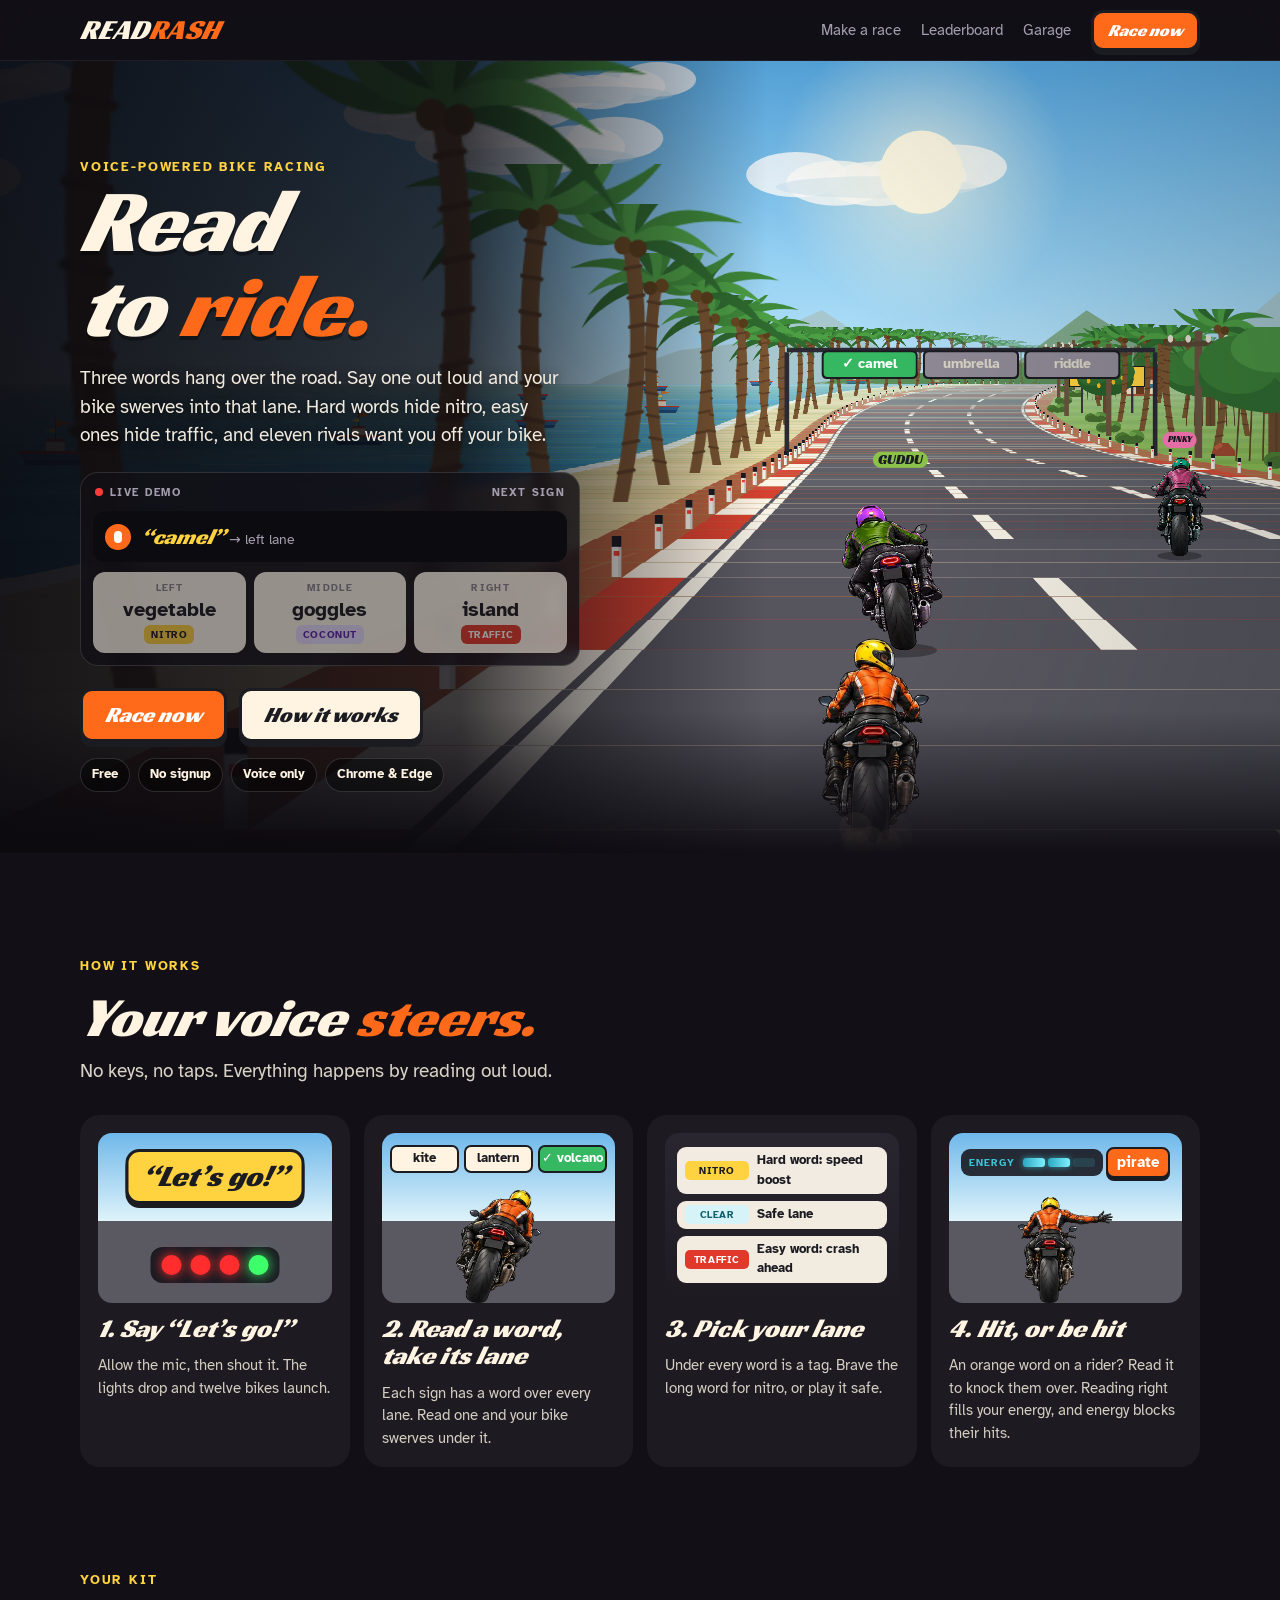
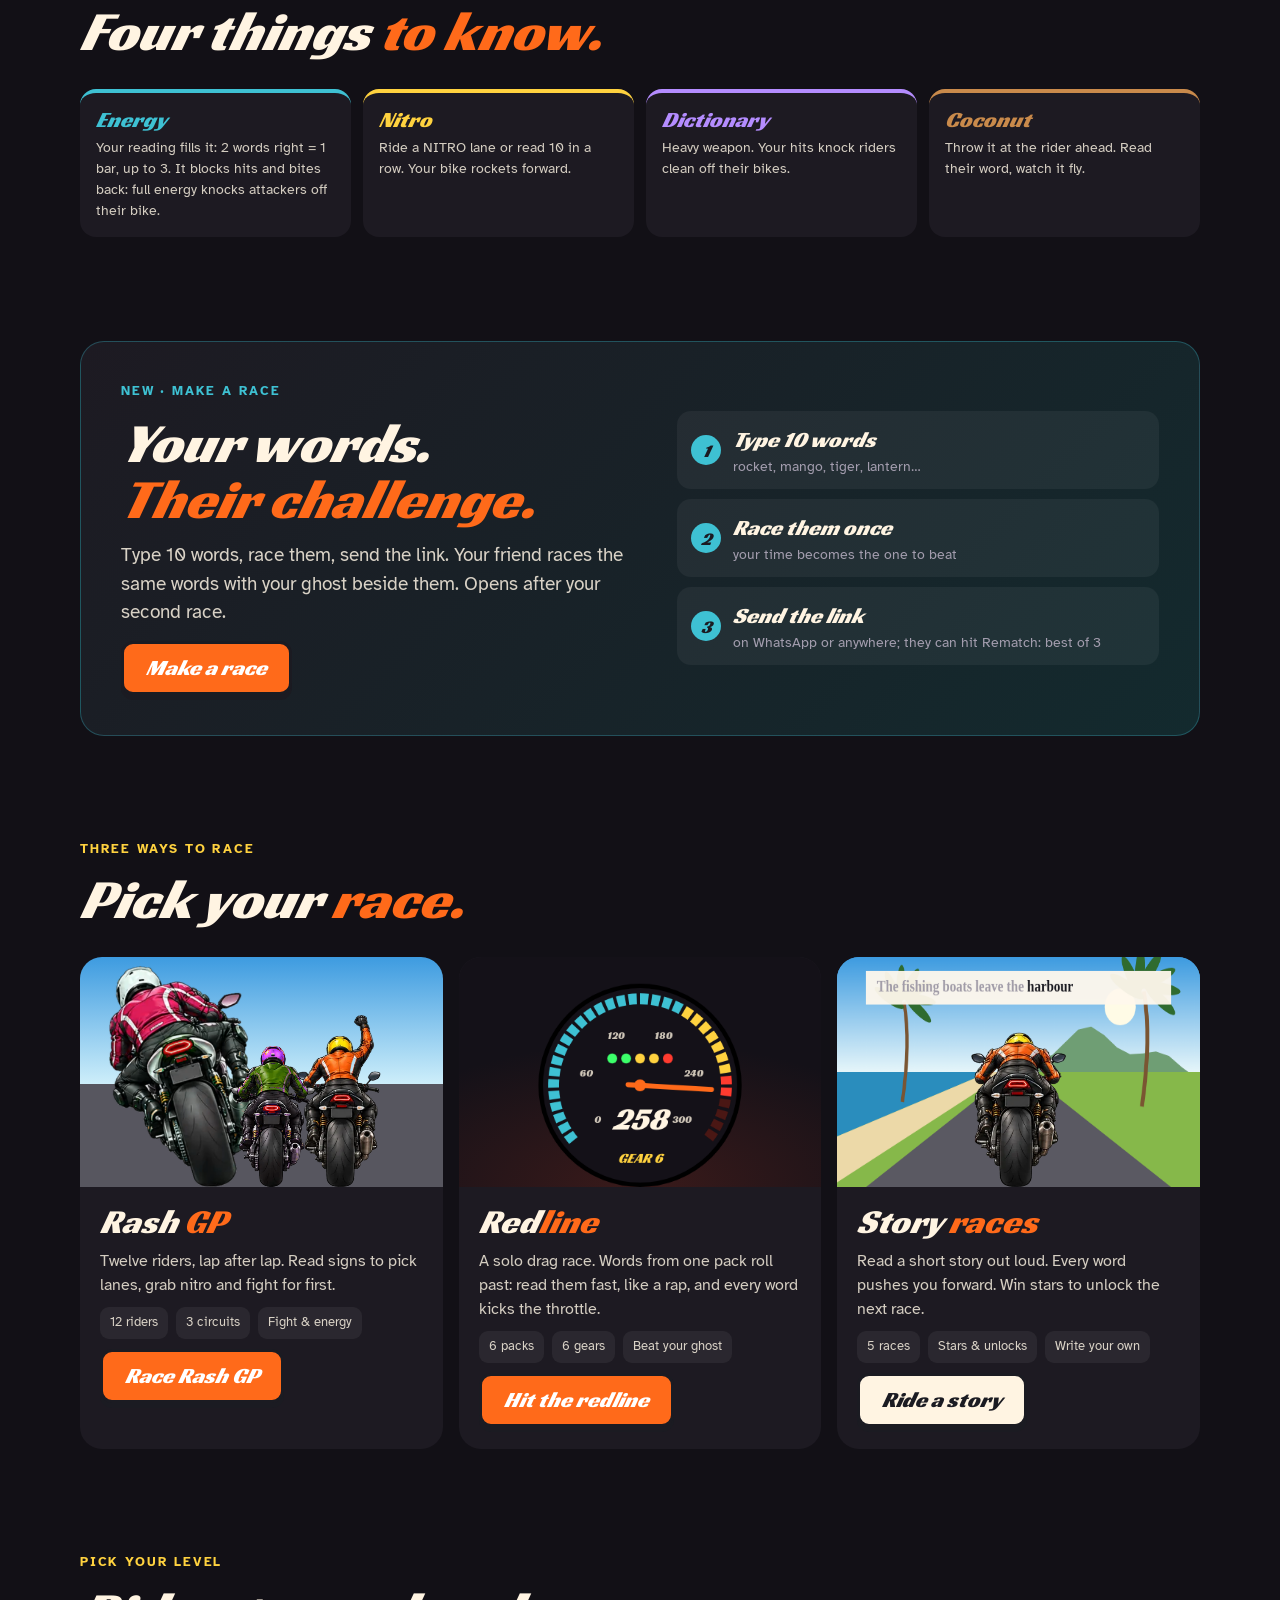
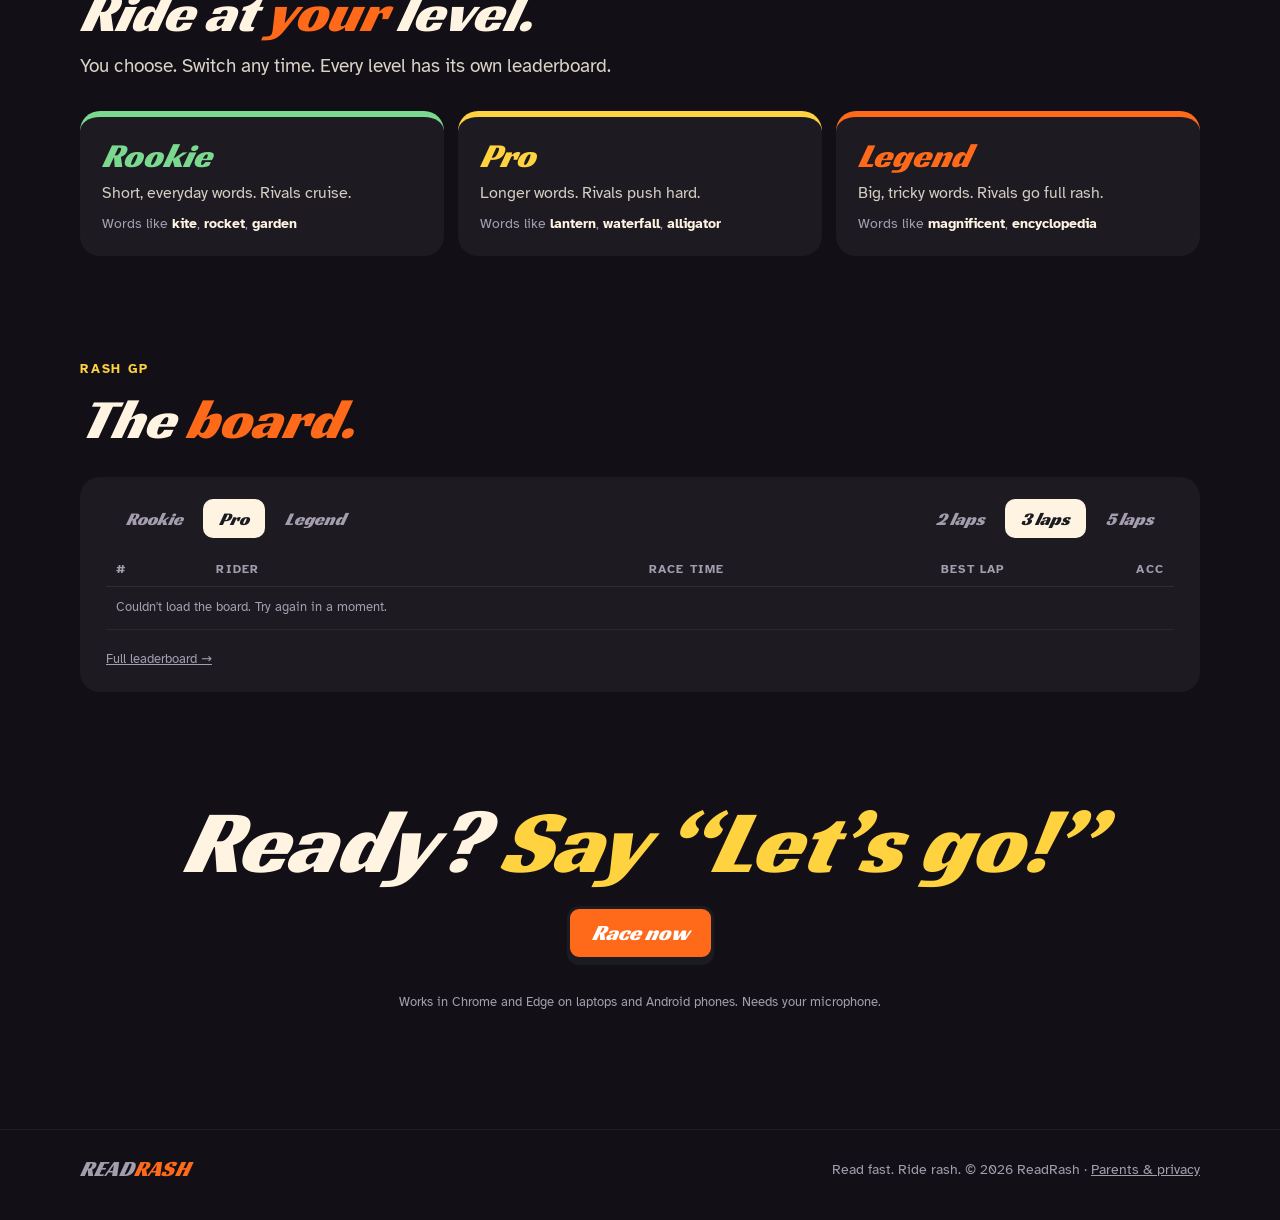
==== commit b8bbfc2c: "Rash GP: easier at every level - Slower full speed (Rookie one sign every 3.2s, Pro 2s, Legend 1.4s)" ====
--- a/index.html
+++ b/index.html
@@ -21,7 +21,7 @@
 <link rel="icon" href="favicon.svg" type="image/svg+xml">
 <link rel="apple-touch-icon" href="apple-touch-icon.png">
 <meta name="claude:viewport-fit-sides" content="cover">
-<link rel="stylesheet" href="assets/site.css?v=20261025b">
+<link rel="stylesheet" href="assets/site.css?v=20261025c">
 <style>
 /* Layout: live Rash GP hero with a reading console → how it works (4 steps) → your kit → two ways to race → levels → board → closer */
 .hero{position:relative;height:clamp(600px,88vh,820px);overflow:hidden;background:#3d9be0}
@@ -329,8 +329,8 @@
   <div class="inner"><span class="logo" style="font-size:22px">READ<span>RASH</span></span><span>Read fast. Ride rash. © 2026 ReadRash · <a href="about.html">Parents &amp; privacy</a></span></div>
 </footer>
 
-<script src="assets/game.js?v=20261025b"></script>
-<script src="assets/board.js?v=20261025b"></script>
+<script src="assets/game.js?v=20261025c"></script>
+<script src="assets/board.js?v=20261025c"></script>
 <script>
 (() => {
   const RRk = window.ReadRash, $ = id => document.getElementById(id);
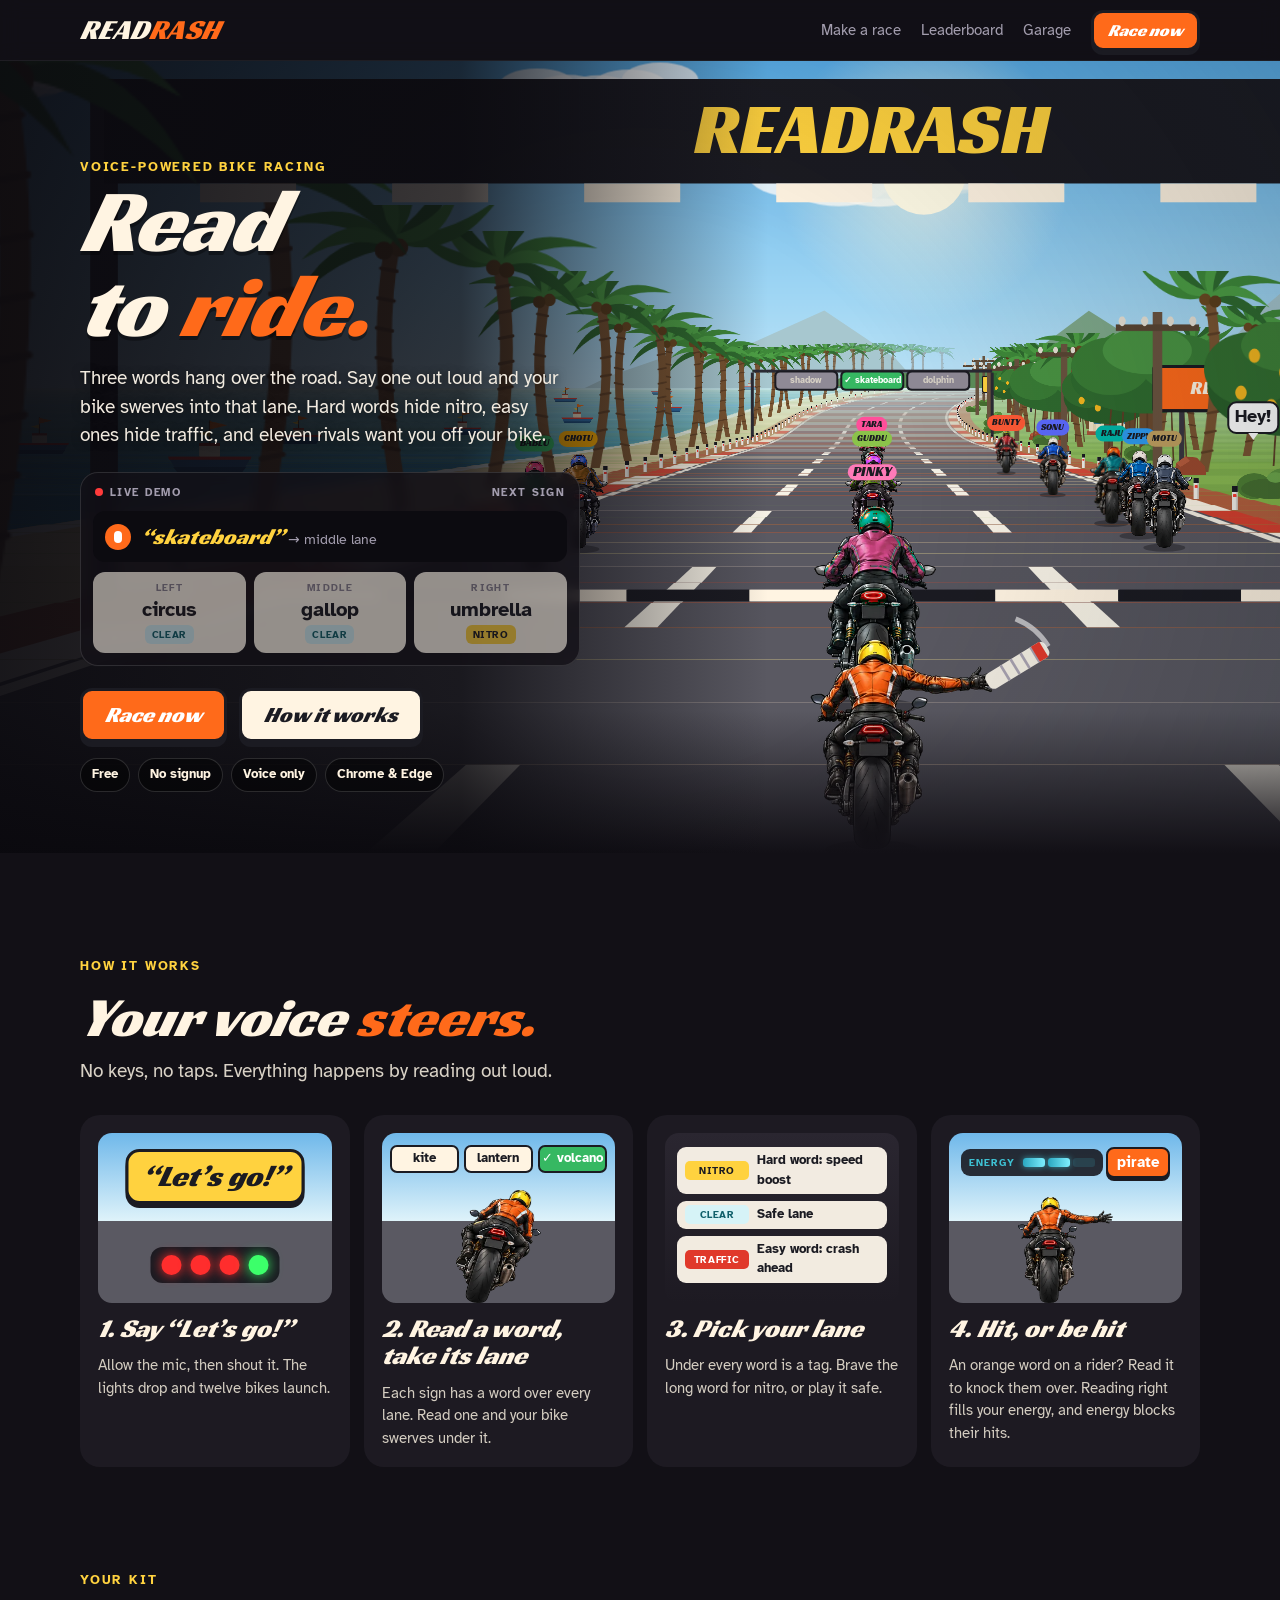
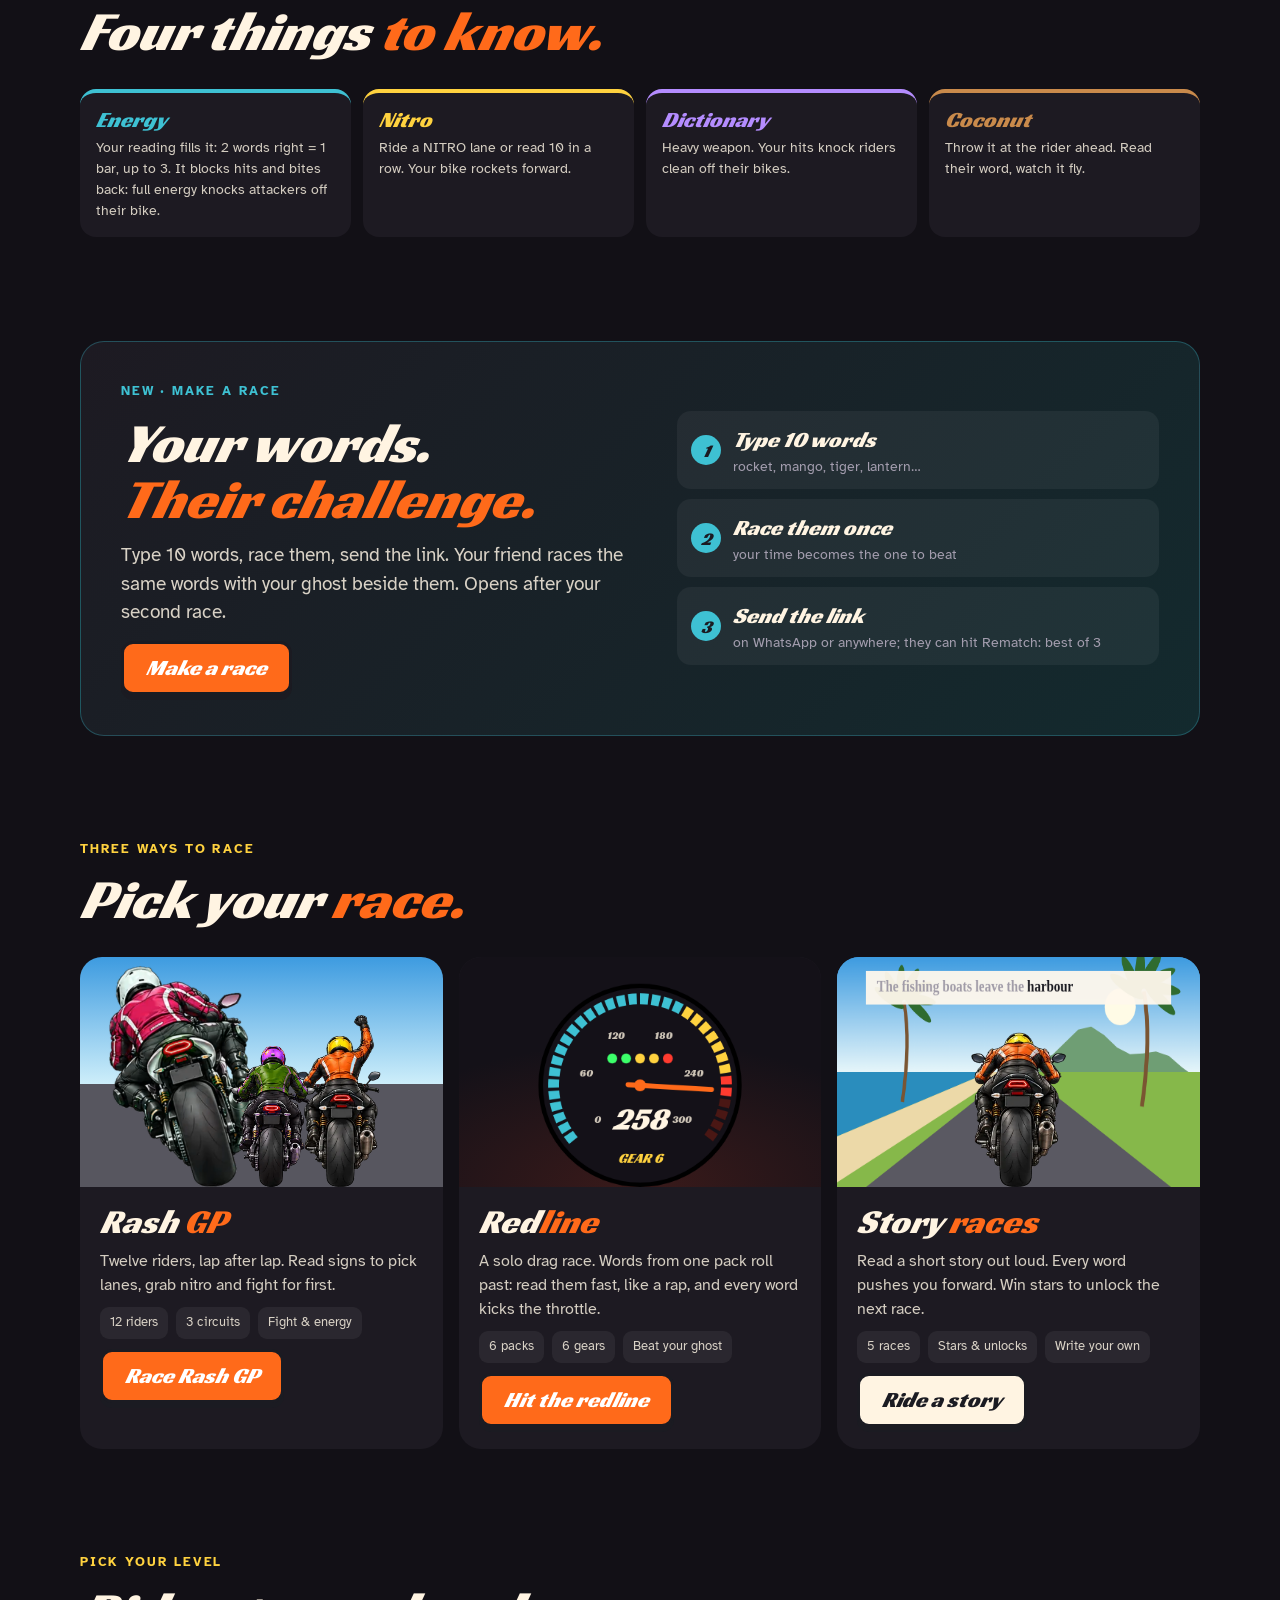
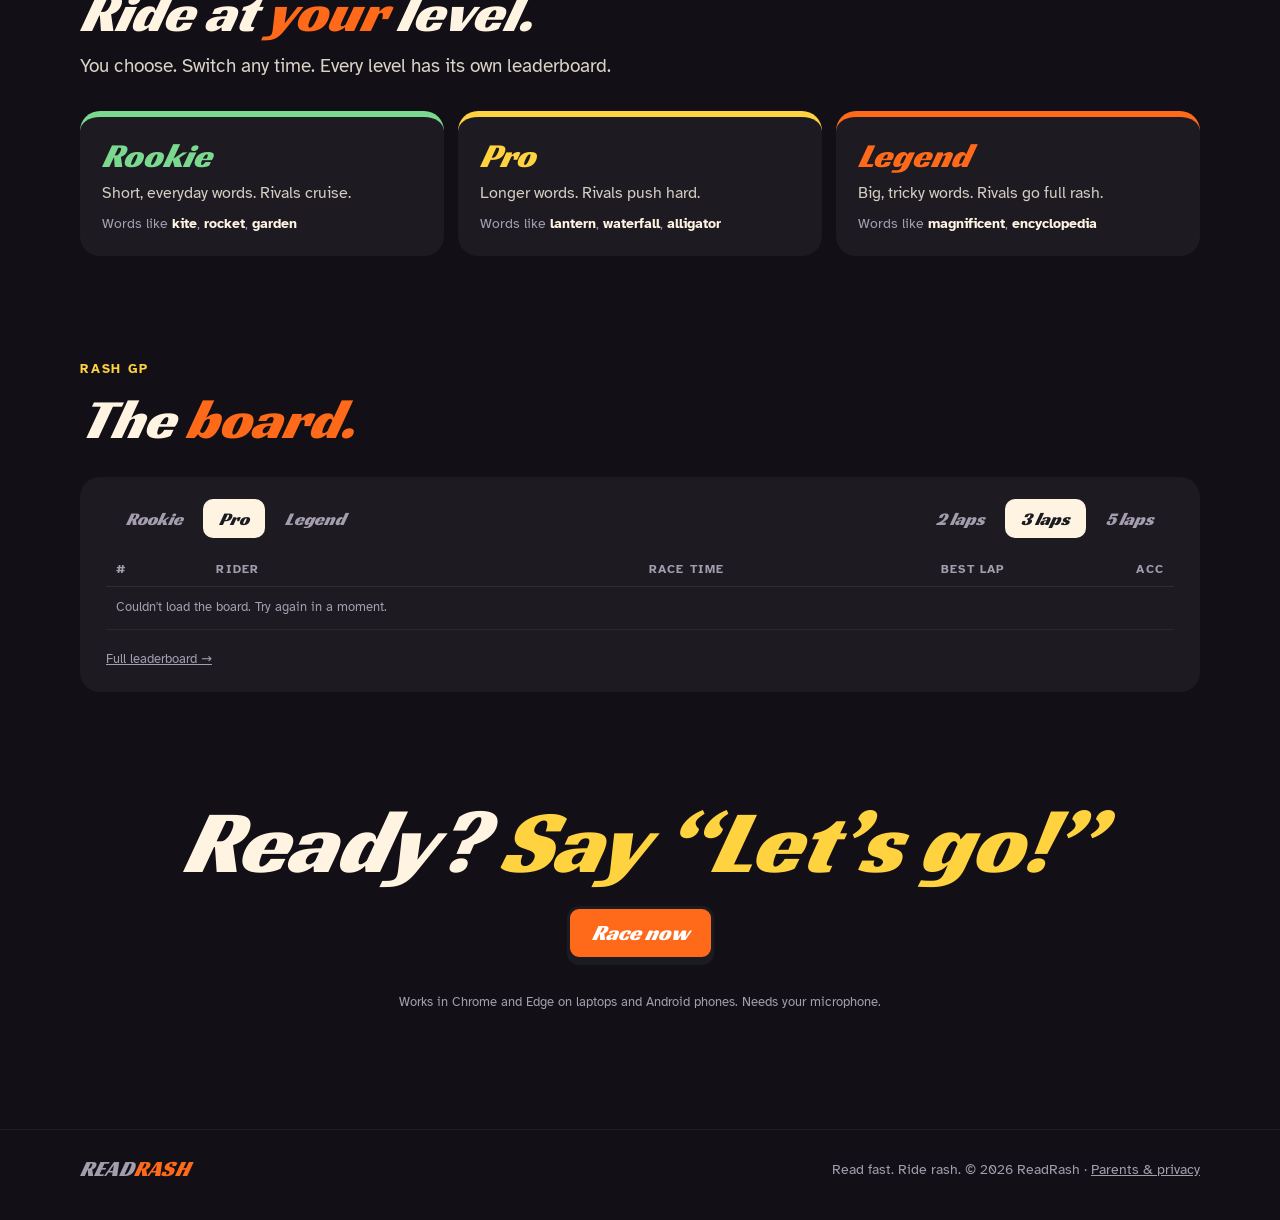
==== commit 4f05f6f4: "Race videos: save asks where, share is optional, and the words are in the video - Save video asks wh" ====
--- a/index.html
+++ b/index.html
@@ -21,7 +21,7 @@
 <link rel="icon" href="favicon.svg" type="image/svg+xml">
 <link rel="apple-touch-icon" href="apple-touch-icon.png">
 <meta name="claude:viewport-fit-sides" content="cover">
-<link rel="stylesheet" href="assets/site.css?v=20261025c">
+<link rel="stylesheet" href="assets/site.css?v=20261025d">
 <style>
 /* Layout: live Rash GP hero with a reading console → how it works (4 steps) → your kit → two ways to race → levels → board → closer */
 .hero{position:relative;height:clamp(600px,88vh,820px);overflow:hidden;background:#3d9be0}
@@ -329,8 +329,8 @@
   <div class="inner"><span class="logo" style="font-size:22px">READ<span>RASH</span></span><span>Read fast. Ride rash. © 2026 ReadRash · <a href="about.html">Parents &amp; privacy</a></span></div>
 </footer>
 
-<script src="assets/game.js?v=20261025c"></script>
-<script src="assets/board.js?v=20261025c"></script>
+<script src="assets/game.js?v=20261025d"></script>
+<script src="assets/board.js?v=20261025d"></script>
 <script>
 (() => {
   const RRk = window.ReadRash, $ = id => document.getElementById(id);
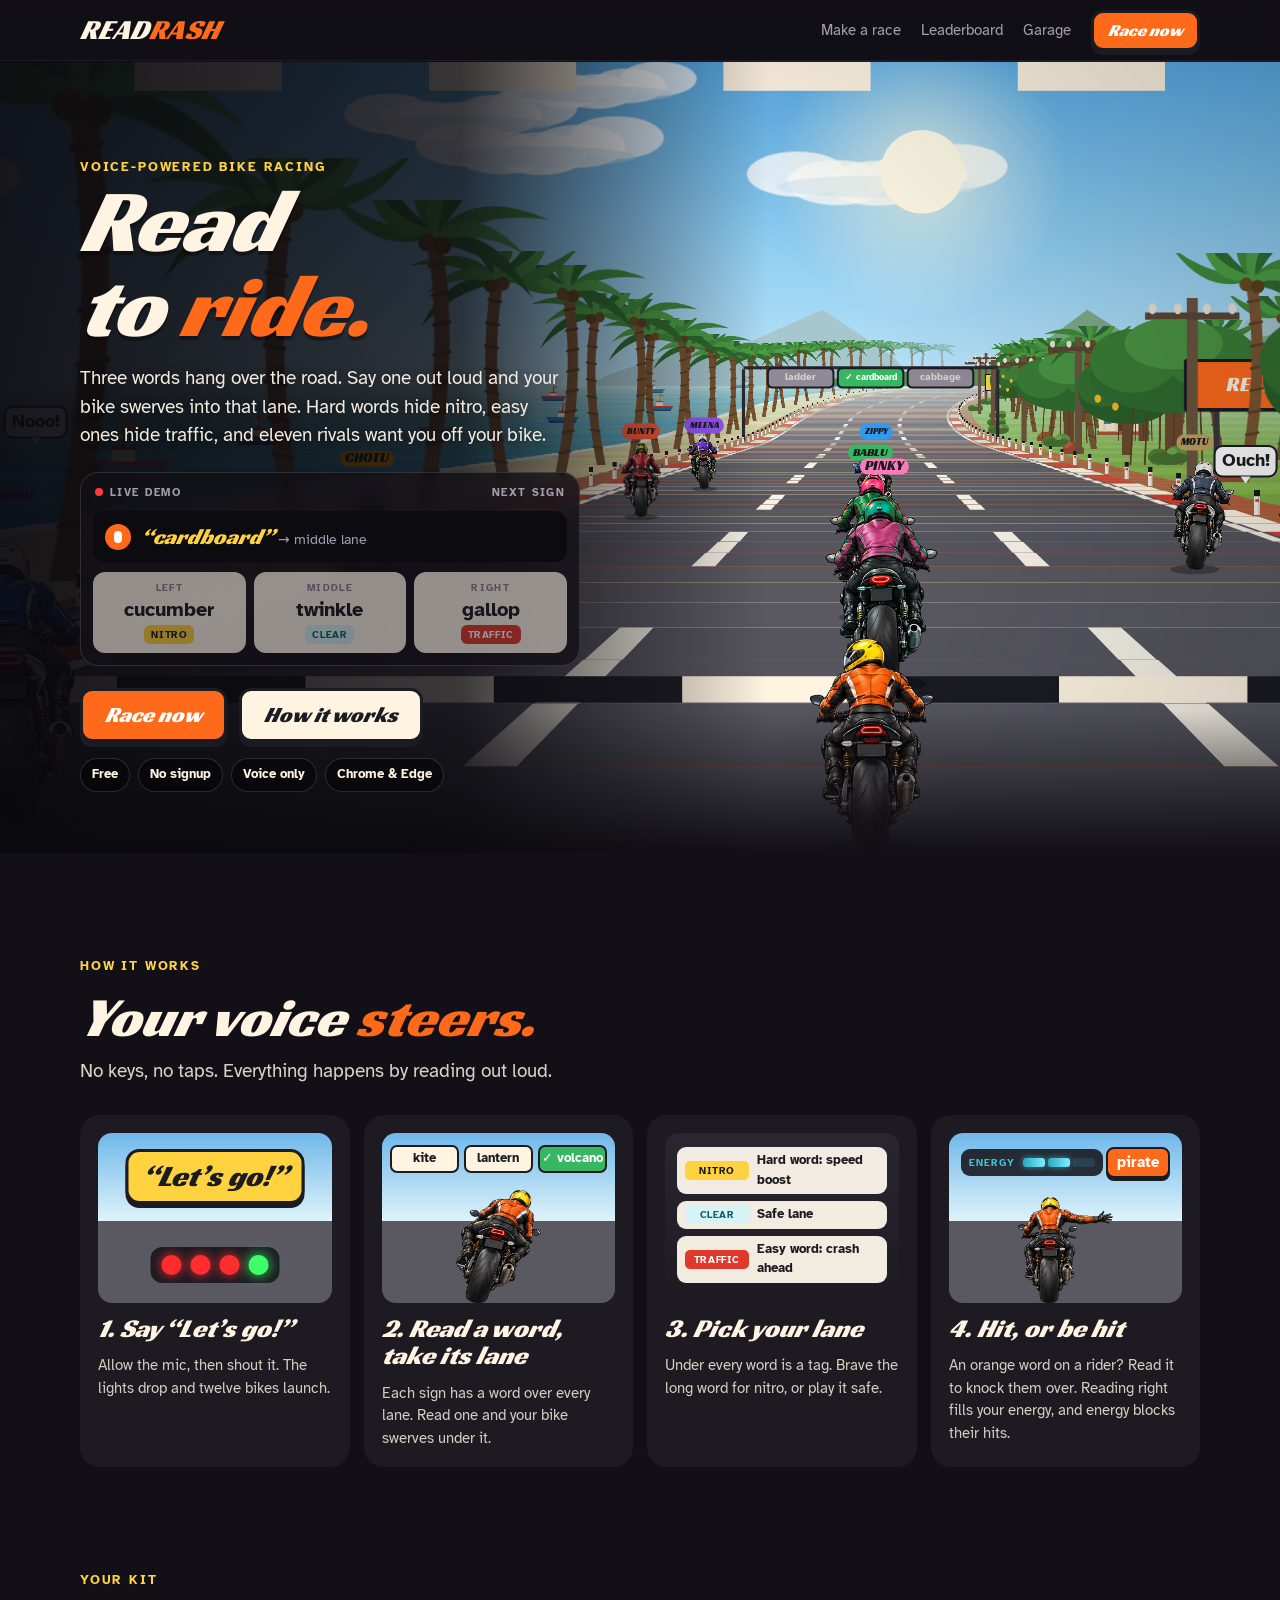
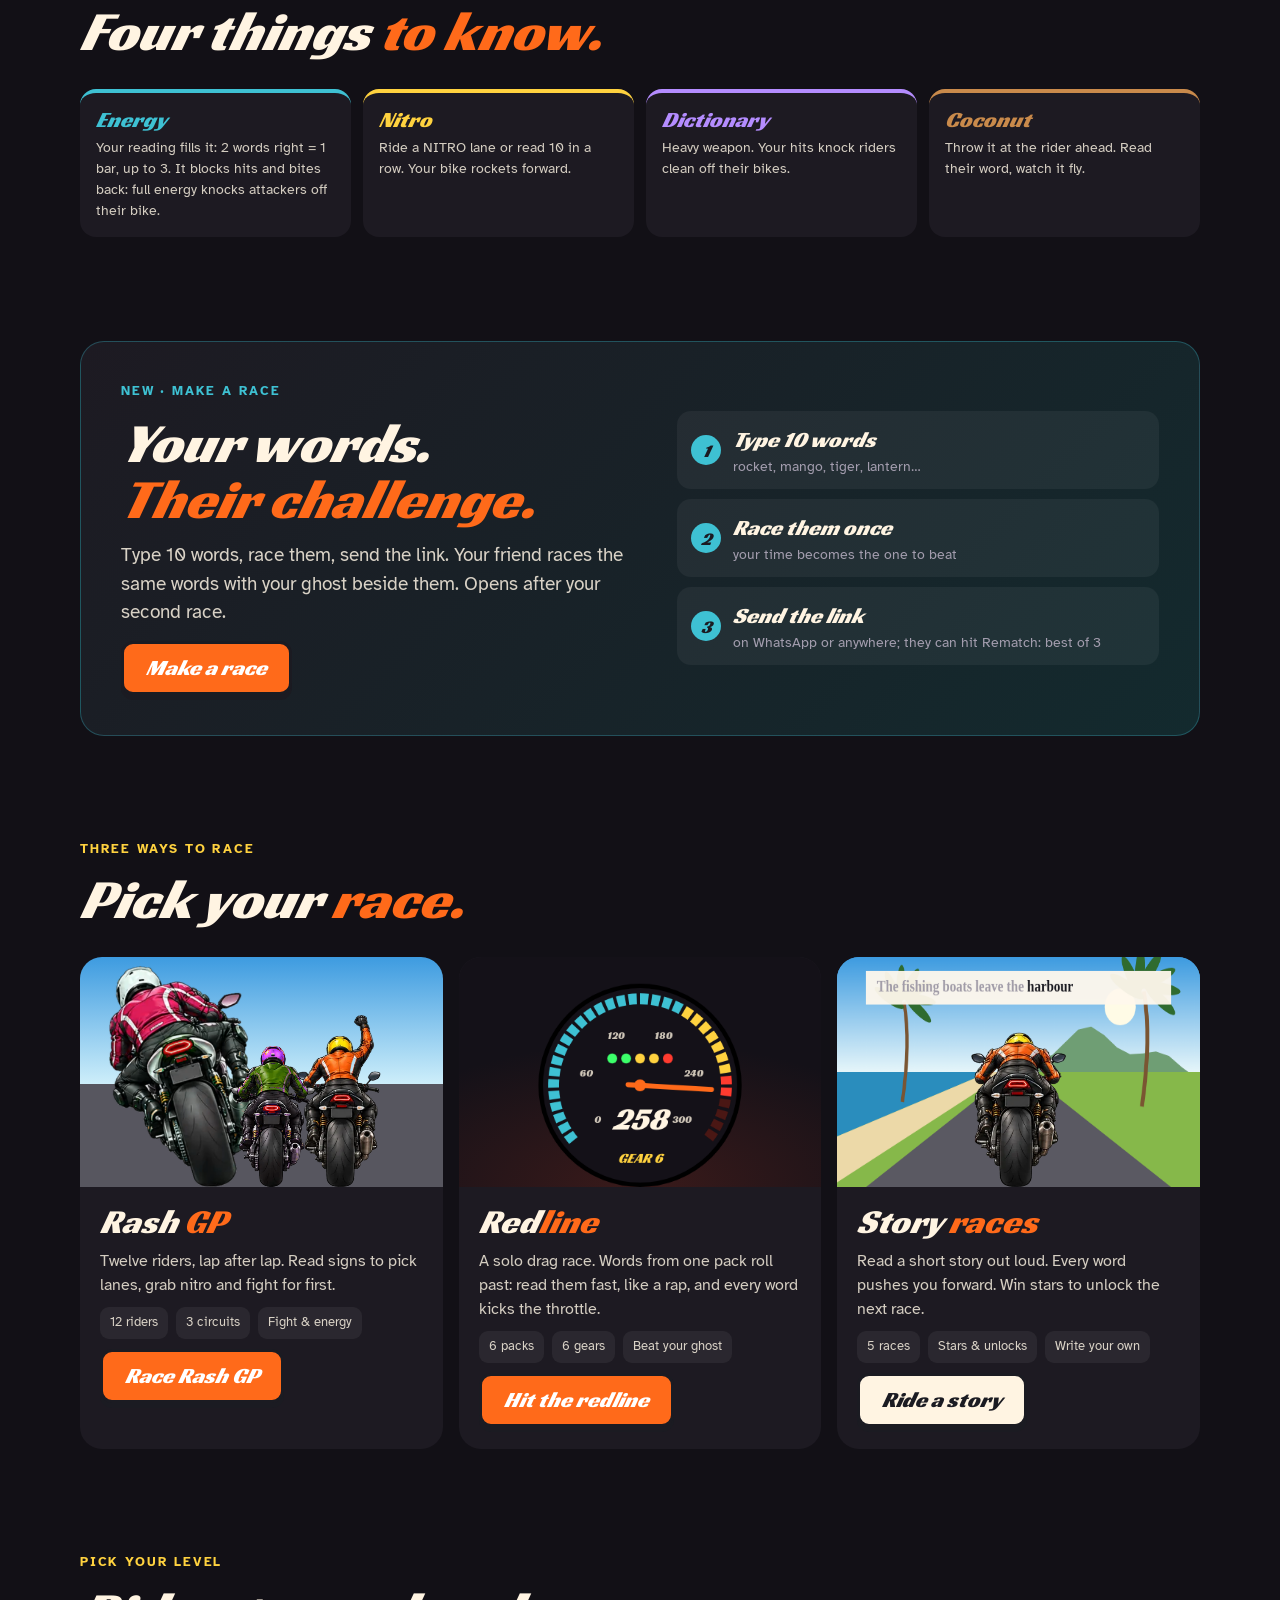
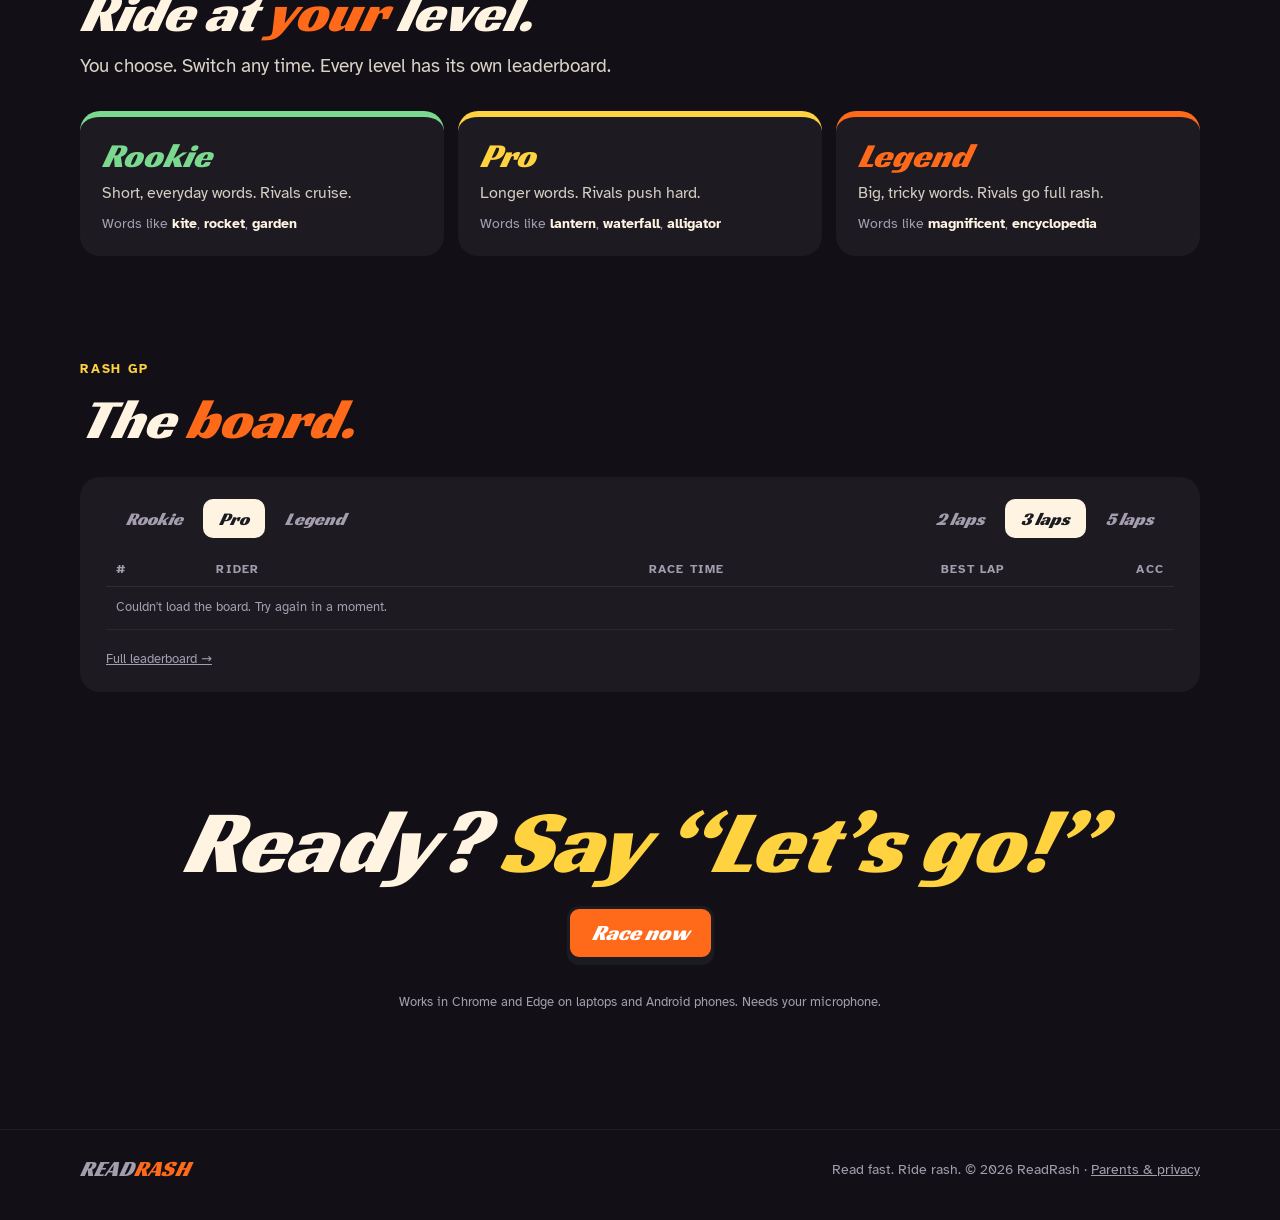
==== commit 85556d5e: "Every race video: race on top, face and the words being read in a panel below (phones too) Co-Author" ====
--- a/index.html
+++ b/index.html
@@ -21,7 +21,7 @@
 <link rel="icon" href="favicon.svg" type="image/svg+xml">
 <link rel="apple-touch-icon" href="apple-touch-icon.png">
 <meta name="claude:viewport-fit-sides" content="cover">
-<link rel="stylesheet" href="assets/site.css?v=20261025d">
+<link rel="stylesheet" href="assets/site.css?v=20261025e">
 <style>
 /* Layout: live Rash GP hero with a reading console → how it works (4 steps) → your kit → two ways to race → levels → board → closer */
 .hero{position:relative;height:clamp(600px,88vh,820px);overflow:hidden;background:#3d9be0}
@@ -329,8 +329,8 @@
   <div class="inner"><span class="logo" style="font-size:22px">READ<span>RASH</span></span><span>Read fast. Ride rash. © 2026 ReadRash · <a href="about.html">Parents &amp; privacy</a></span></div>
 </footer>
 
-<script src="assets/game.js?v=20261025d"></script>
-<script src="assets/board.js?v=20261025d"></script>
+<script src="assets/game.js?v=20261025e"></script>
+<script src="assets/board.js?v=20261025e"></script>
 <script>
 (() => {
   const RRk = window.ReadRash, $ = id => document.getElementById(id);
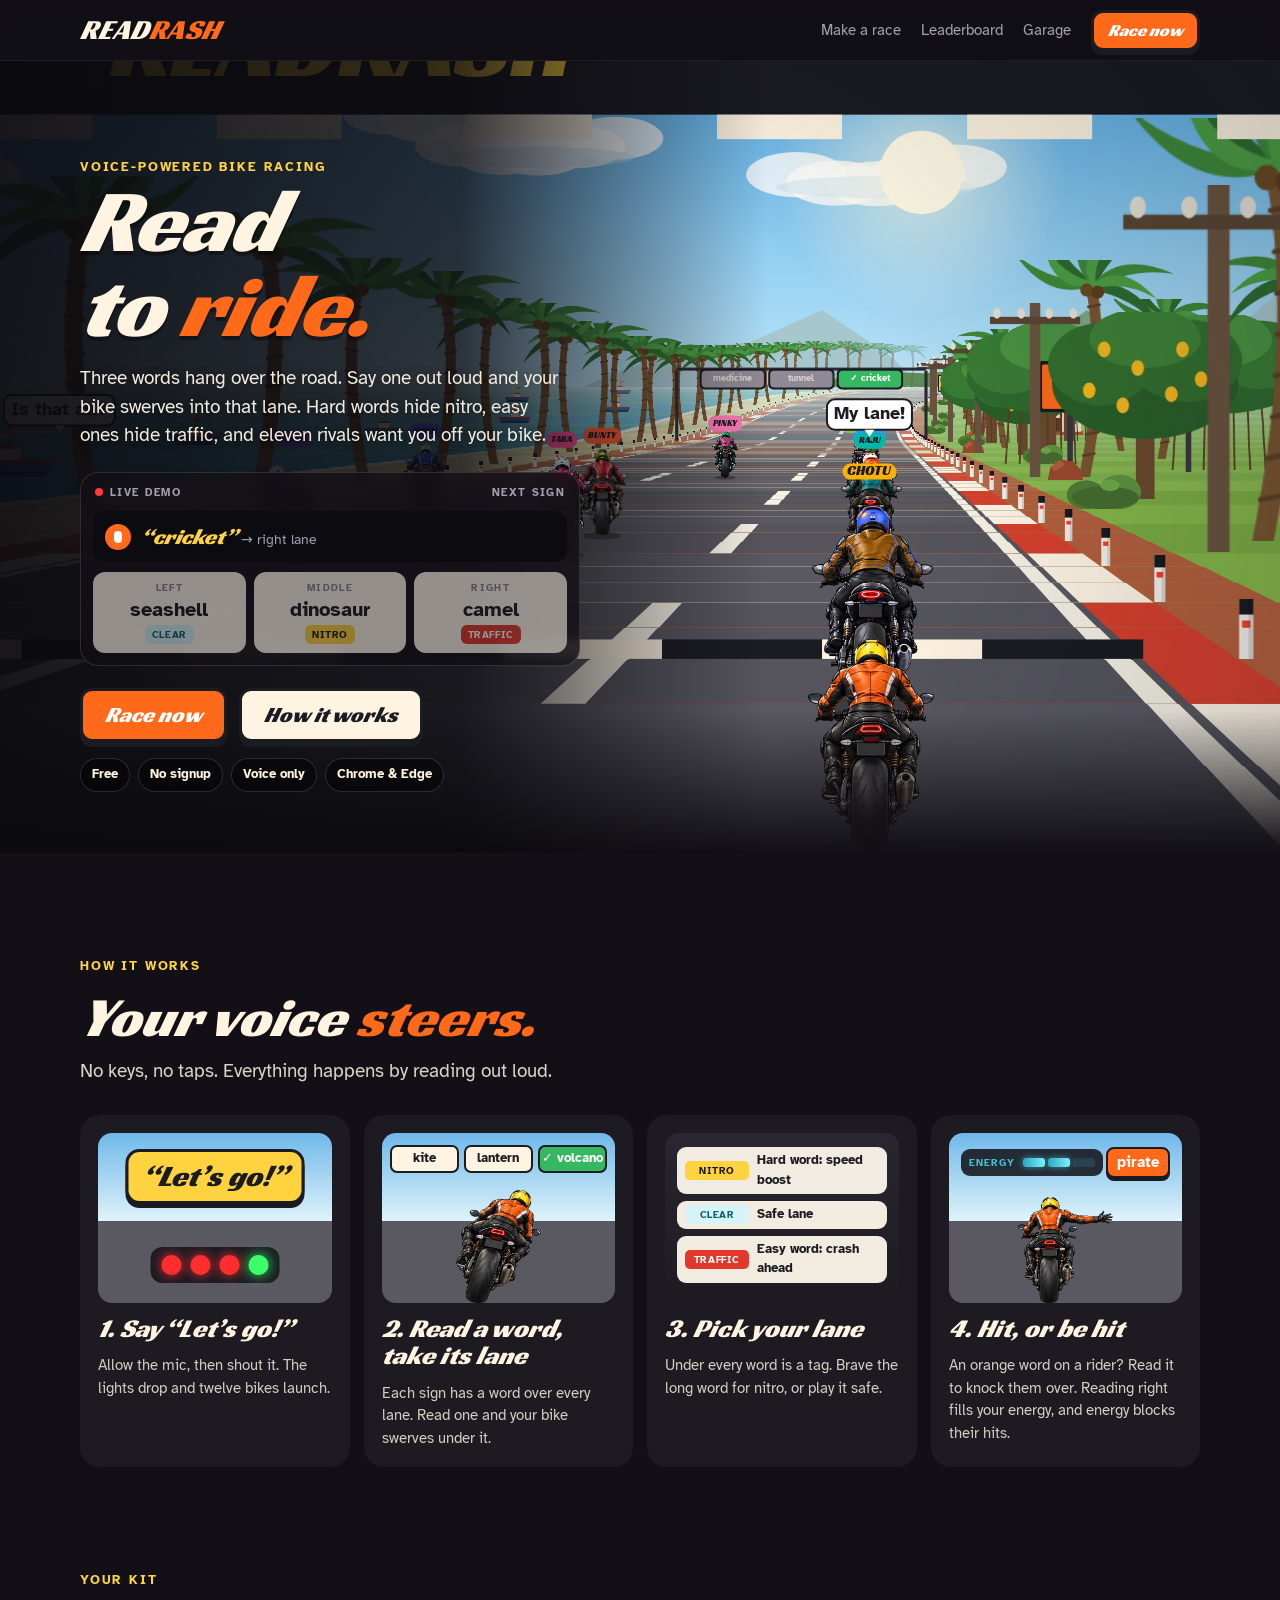
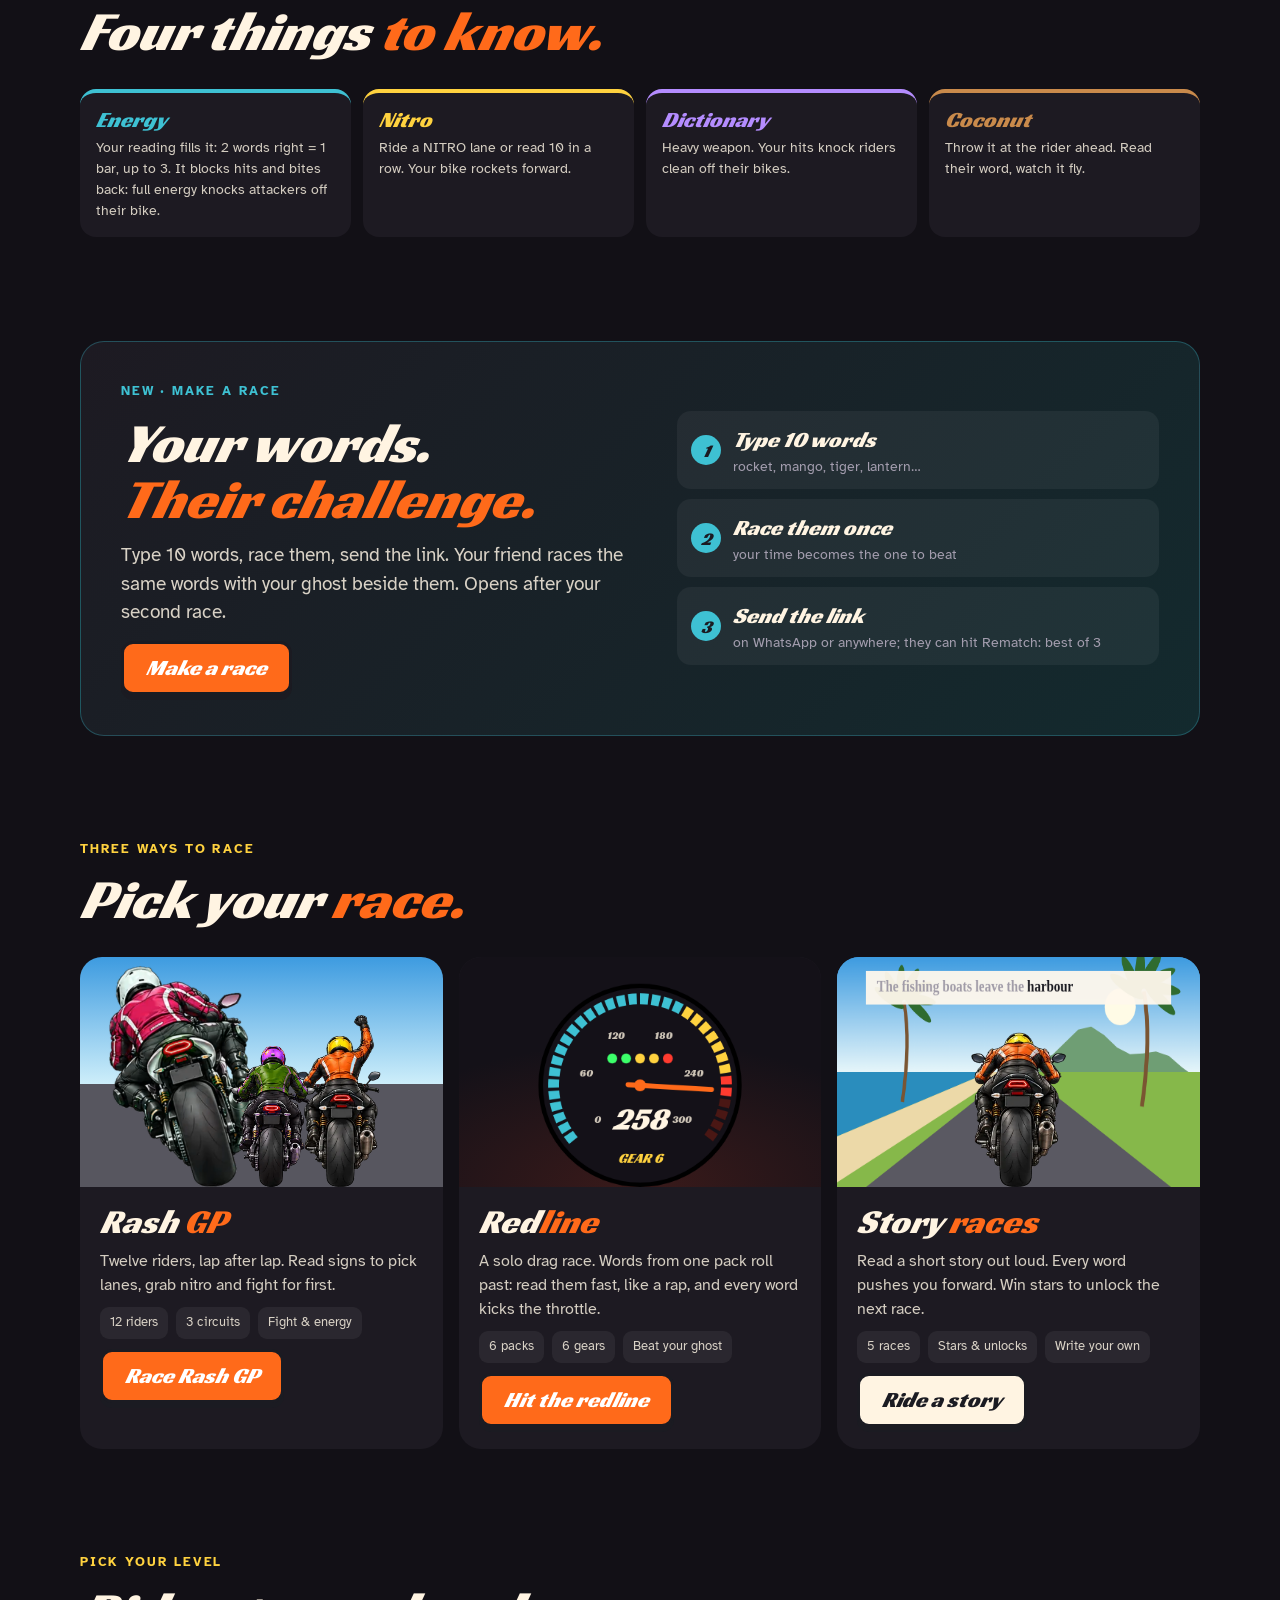
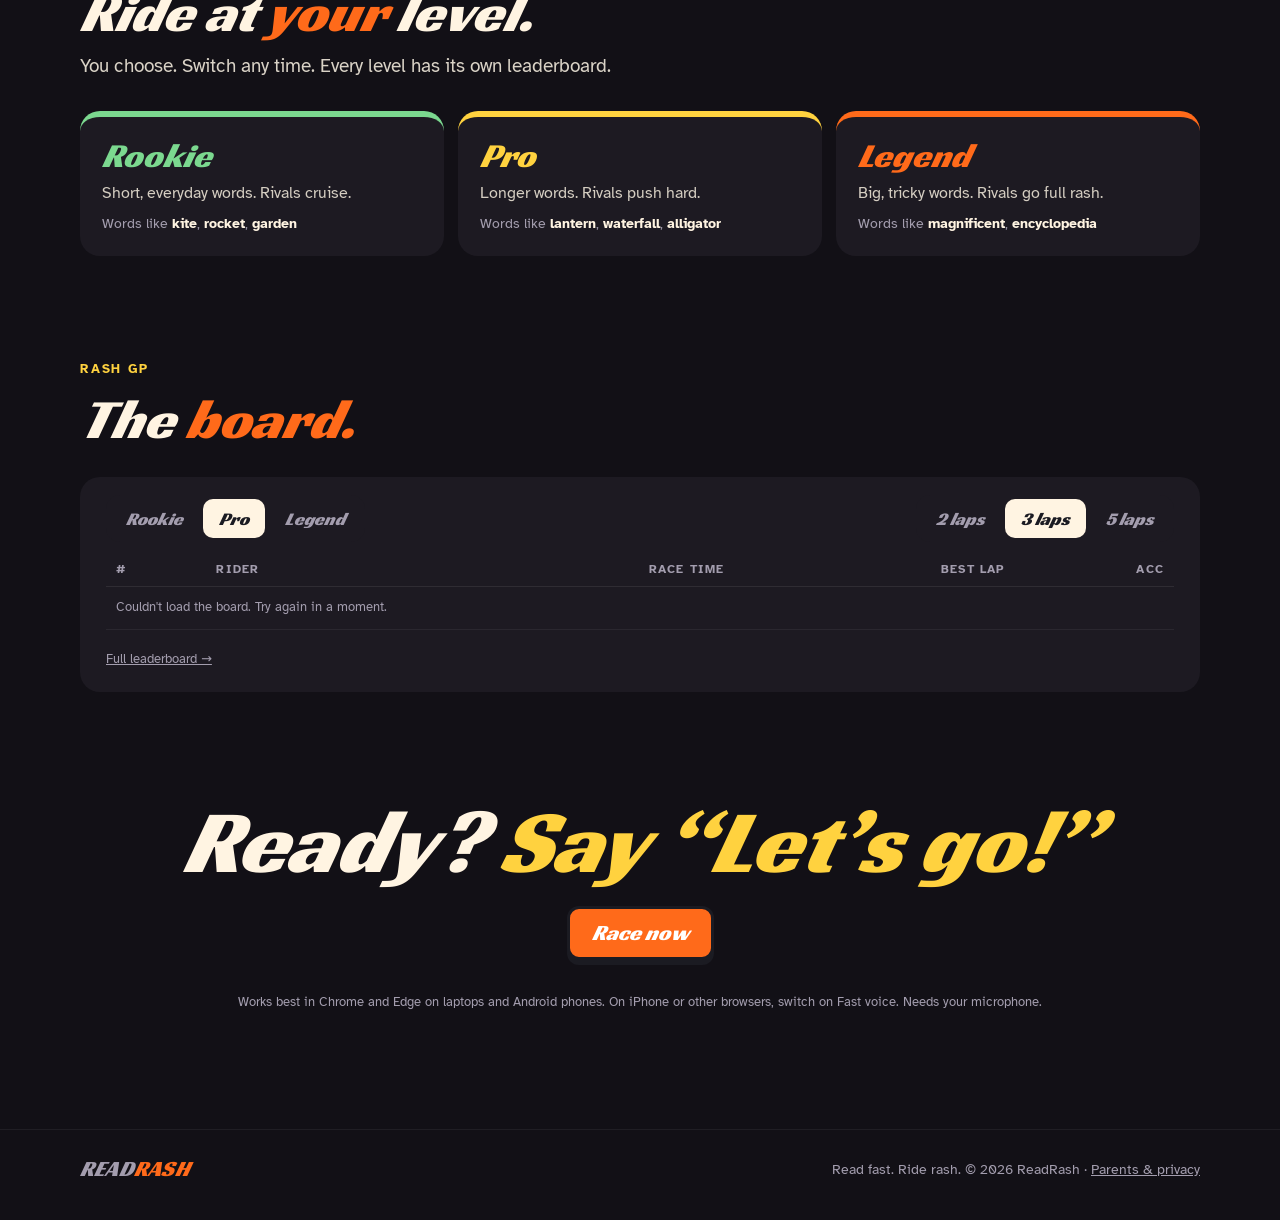
==== commit e78d6a1f: "Pre-launch fixes from the final check - Reports: only riders who have raced count, never the maker, " ====
--- a/index.html
+++ b/index.html
@@ -21,7 +21,7 @@
 <link rel="icon" href="favicon.svg" type="image/svg+xml">
 <link rel="apple-touch-icon" href="apple-touch-icon.png">
 <meta name="claude:viewport-fit-sides" content="cover">
-<link rel="stylesheet" href="assets/site.css?v=20261025e">
+<link rel="stylesheet" href="assets/site.css?v=20261025f">
 <style>
 /* Layout: live Rash GP hero with a reading console → how it works (4 steps) → your kit → two ways to race → levels → board → closer */
 .hero{position:relative;height:clamp(600px,88vh,820px);overflow:hidden;background:#3d9be0}
@@ -321,7 +321,7 @@
   <div class="inner closer">
     <h2>Ready? <em>Say “Let’s go!”</em></h2>
     <a class="btn" href="gp.html">Race now</a>
-    <p class="note">Works in Chrome and Edge on laptops and Android phones. Needs your microphone.</p>
+    <p class="note">Works best in Chrome and Edge on laptops and Android phones. On iPhone or other browsers, switch on Fast voice. Needs your microphone.</p>
   </div>
 </section>
 
@@ -329,8 +329,8 @@
   <div class="inner"><span class="logo" style="font-size:22px">READ<span>RASH</span></span><span>Read fast. Ride rash. © 2026 ReadRash · <a href="about.html">Parents &amp; privacy</a></span></div>
 </footer>
 
-<script src="assets/game.js?v=20261025e"></script>
-<script src="assets/board.js?v=20261025e"></script>
+<script src="assets/game.js?v=20261025f"></script>
+<script src="assets/board.js?v=20261025f"></script>
 <script>
 (() => {
   const RRk = window.ReadRash, $ = id => document.getElementById(id);
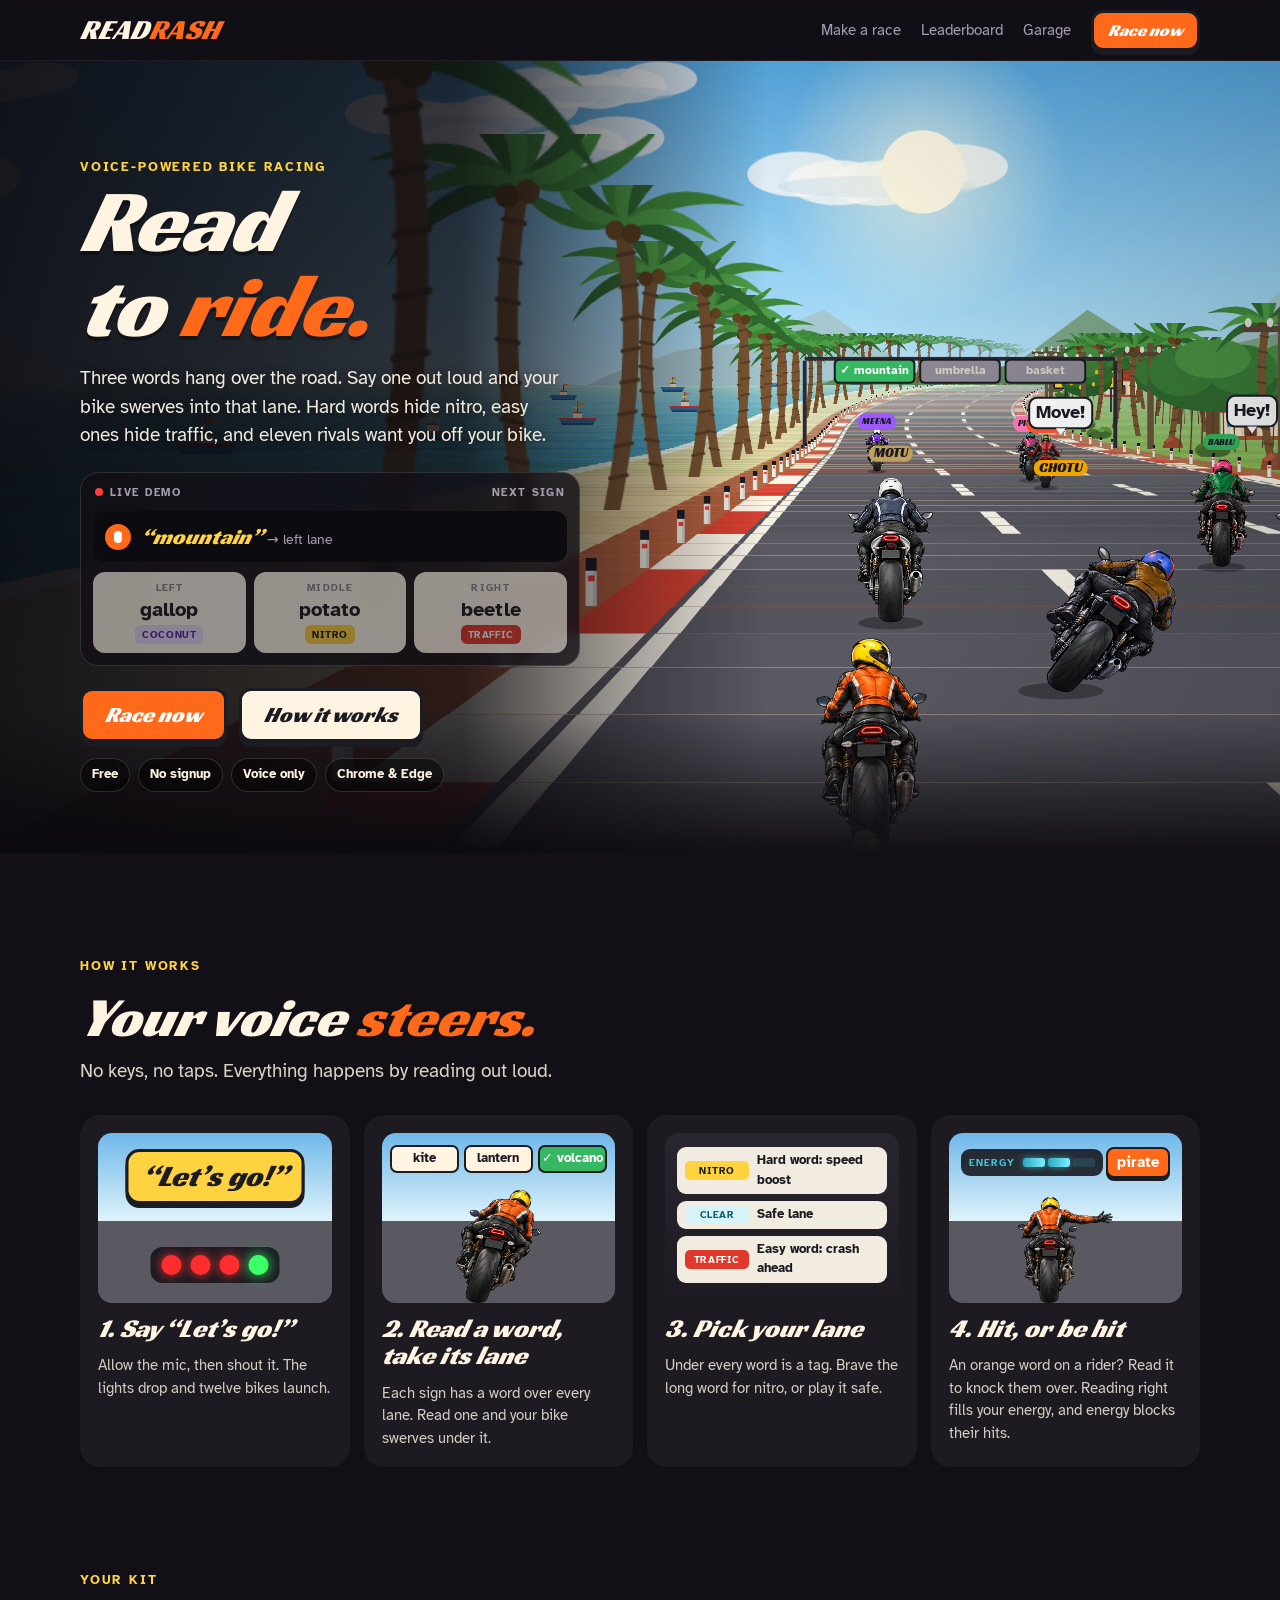
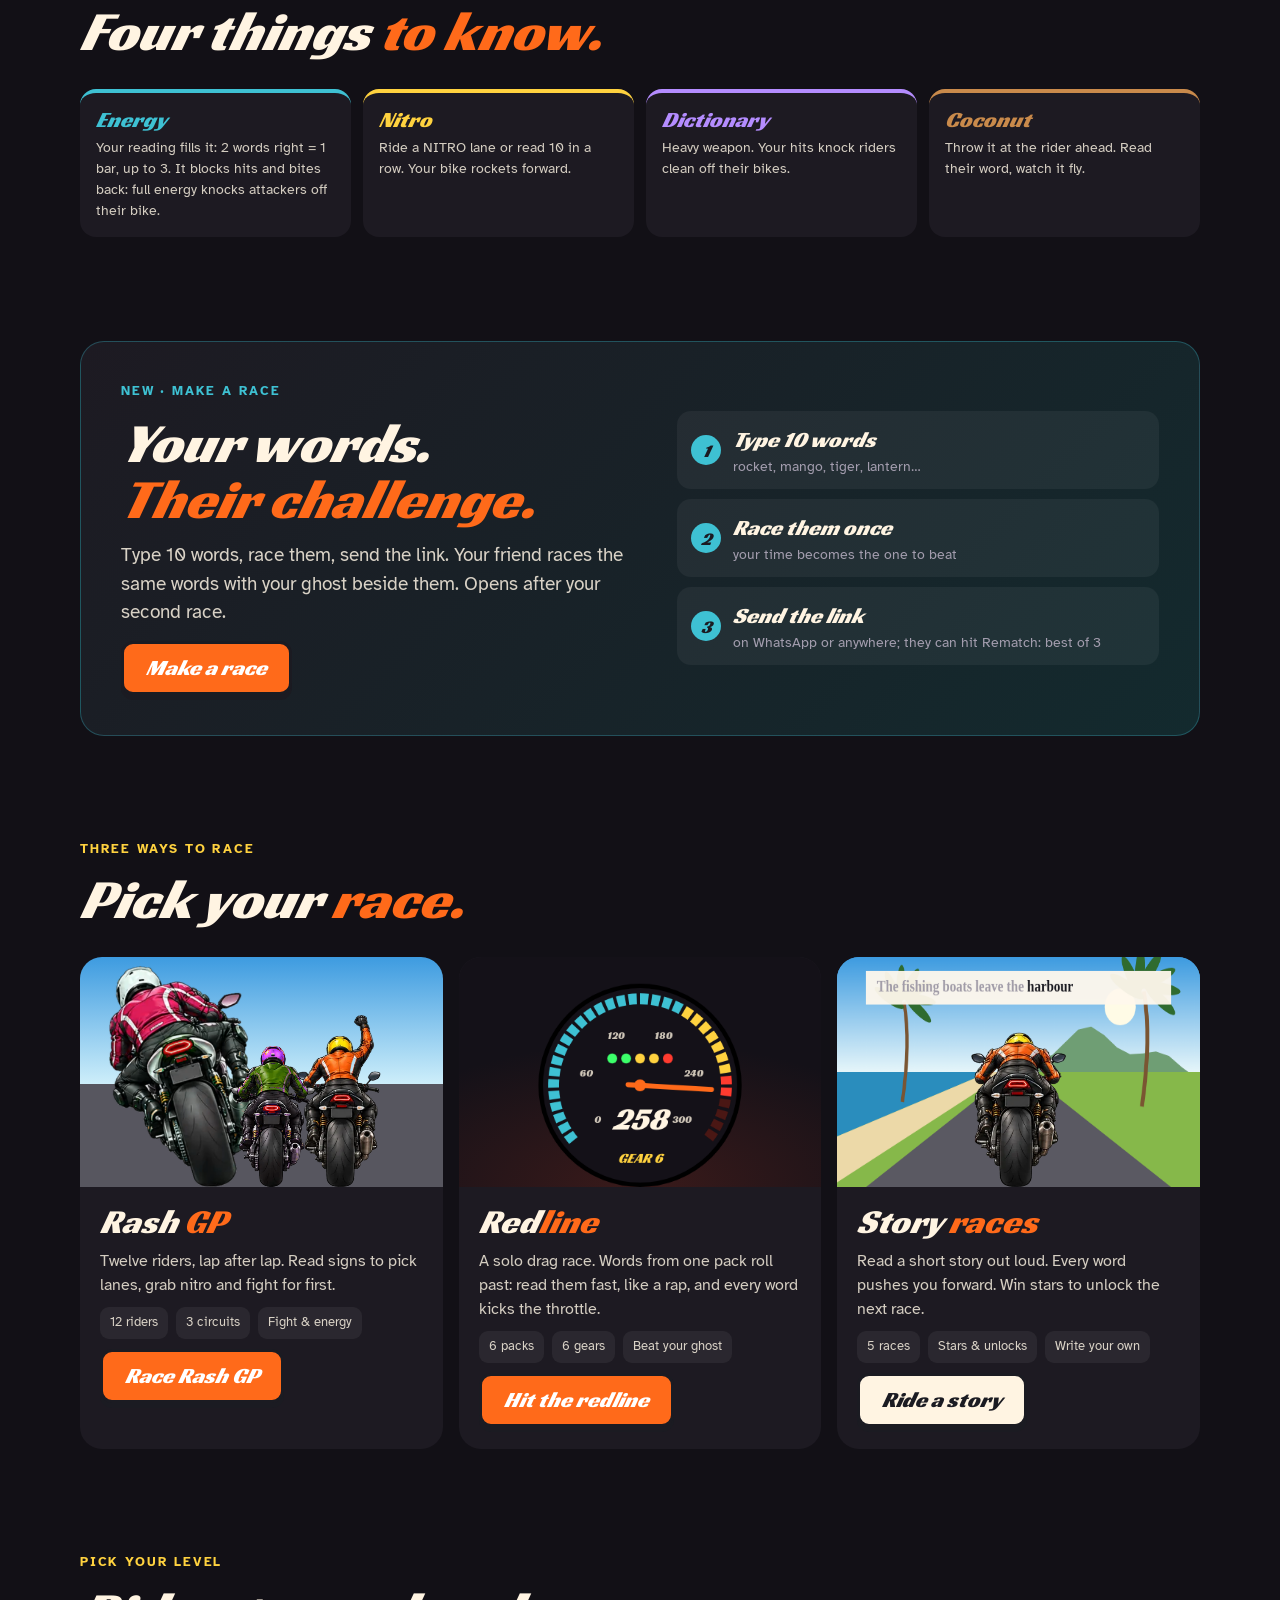
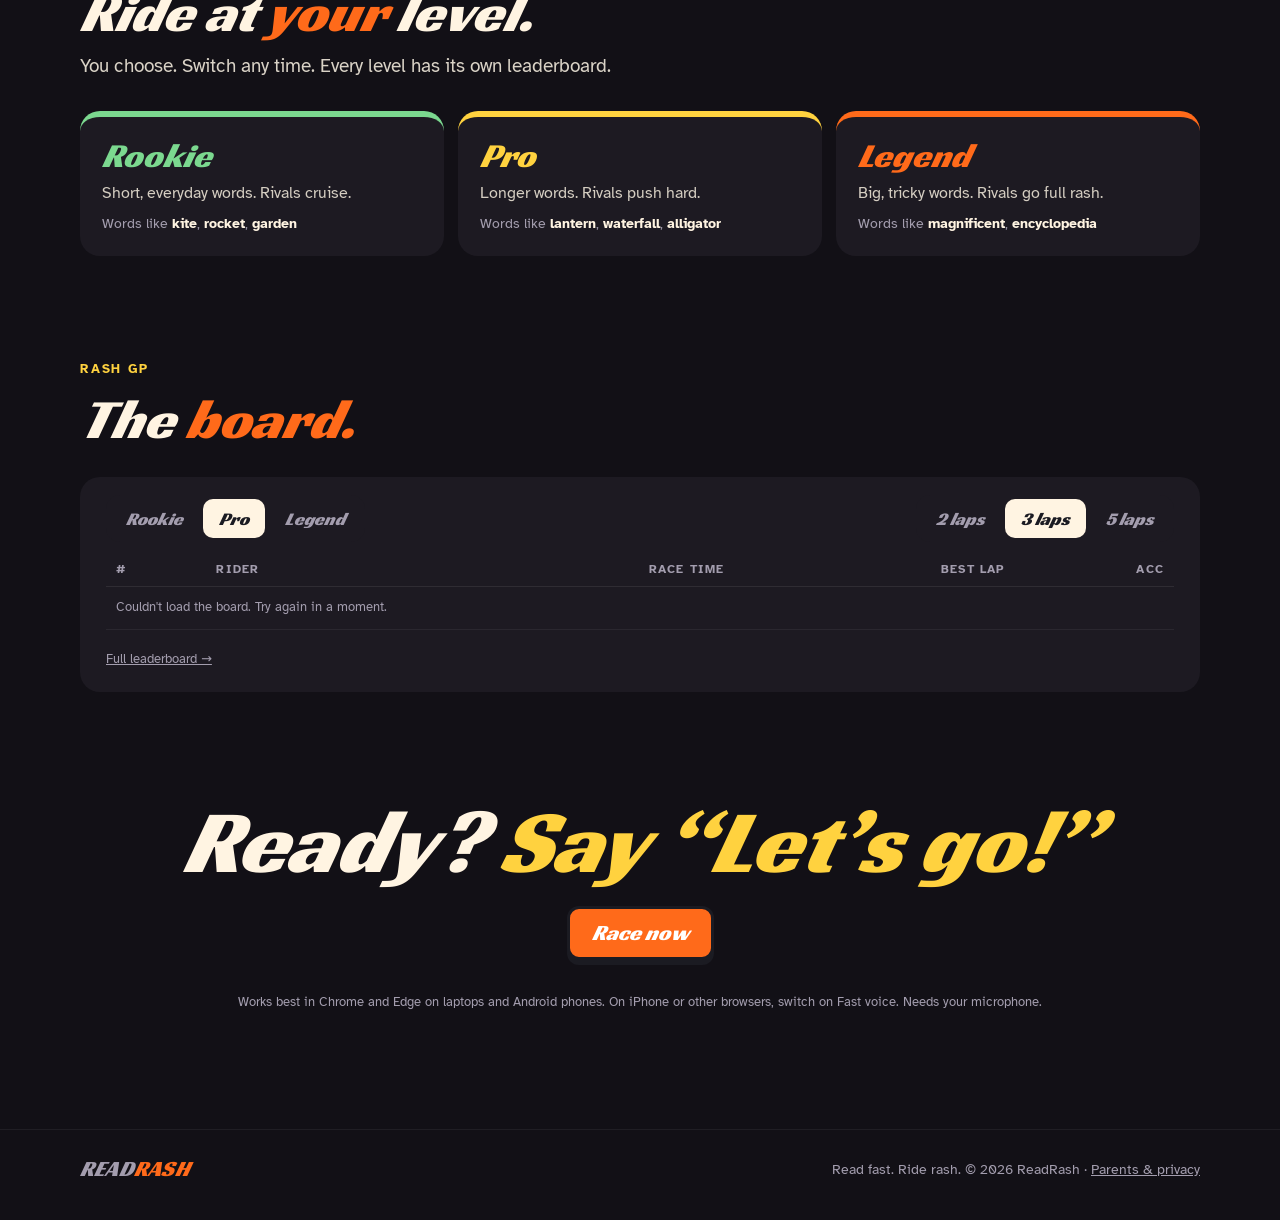
==== commit 3979dca3: "Redline uses Fast voice by default - Redline is a speed test, so its voice now runs on the device (F" ====
--- a/index.html
+++ b/index.html
@@ -21,7 +21,7 @@
 <link rel="icon" href="favicon.svg" type="image/svg+xml">
 <link rel="apple-touch-icon" href="apple-touch-icon.png">
 <meta name="claude:viewport-fit-sides" content="cover">
-<link rel="stylesheet" href="assets/site.css?v=20261025f">
+<link rel="stylesheet" href="assets/site.css?v=20261026a">
 <style>
 /* Layout: live Rash GP hero with a reading console → how it works (4 steps) → your kit → two ways to race → levels → board → closer */
 .hero{position:relative;height:clamp(600px,88vh,820px);overflow:hidden;background:#3d9be0}
@@ -329,8 +329,8 @@
   <div class="inner"><span class="logo" style="font-size:22px">READ<span>RASH</span></span><span>Read fast. Ride rash. © 2026 ReadRash · <a href="about.html">Parents &amp; privacy</a></span></div>
 </footer>
 
-<script src="assets/game.js?v=20261025f"></script>
-<script src="assets/board.js?v=20261025f"></script>
+<script src="assets/game.js?v=20261026a"></script>
+<script src="assets/board.js?v=20261026a"></script>
 <script>
 (() => {
   const RRk = window.ReadRash, $ = id => document.getElementById(id);
